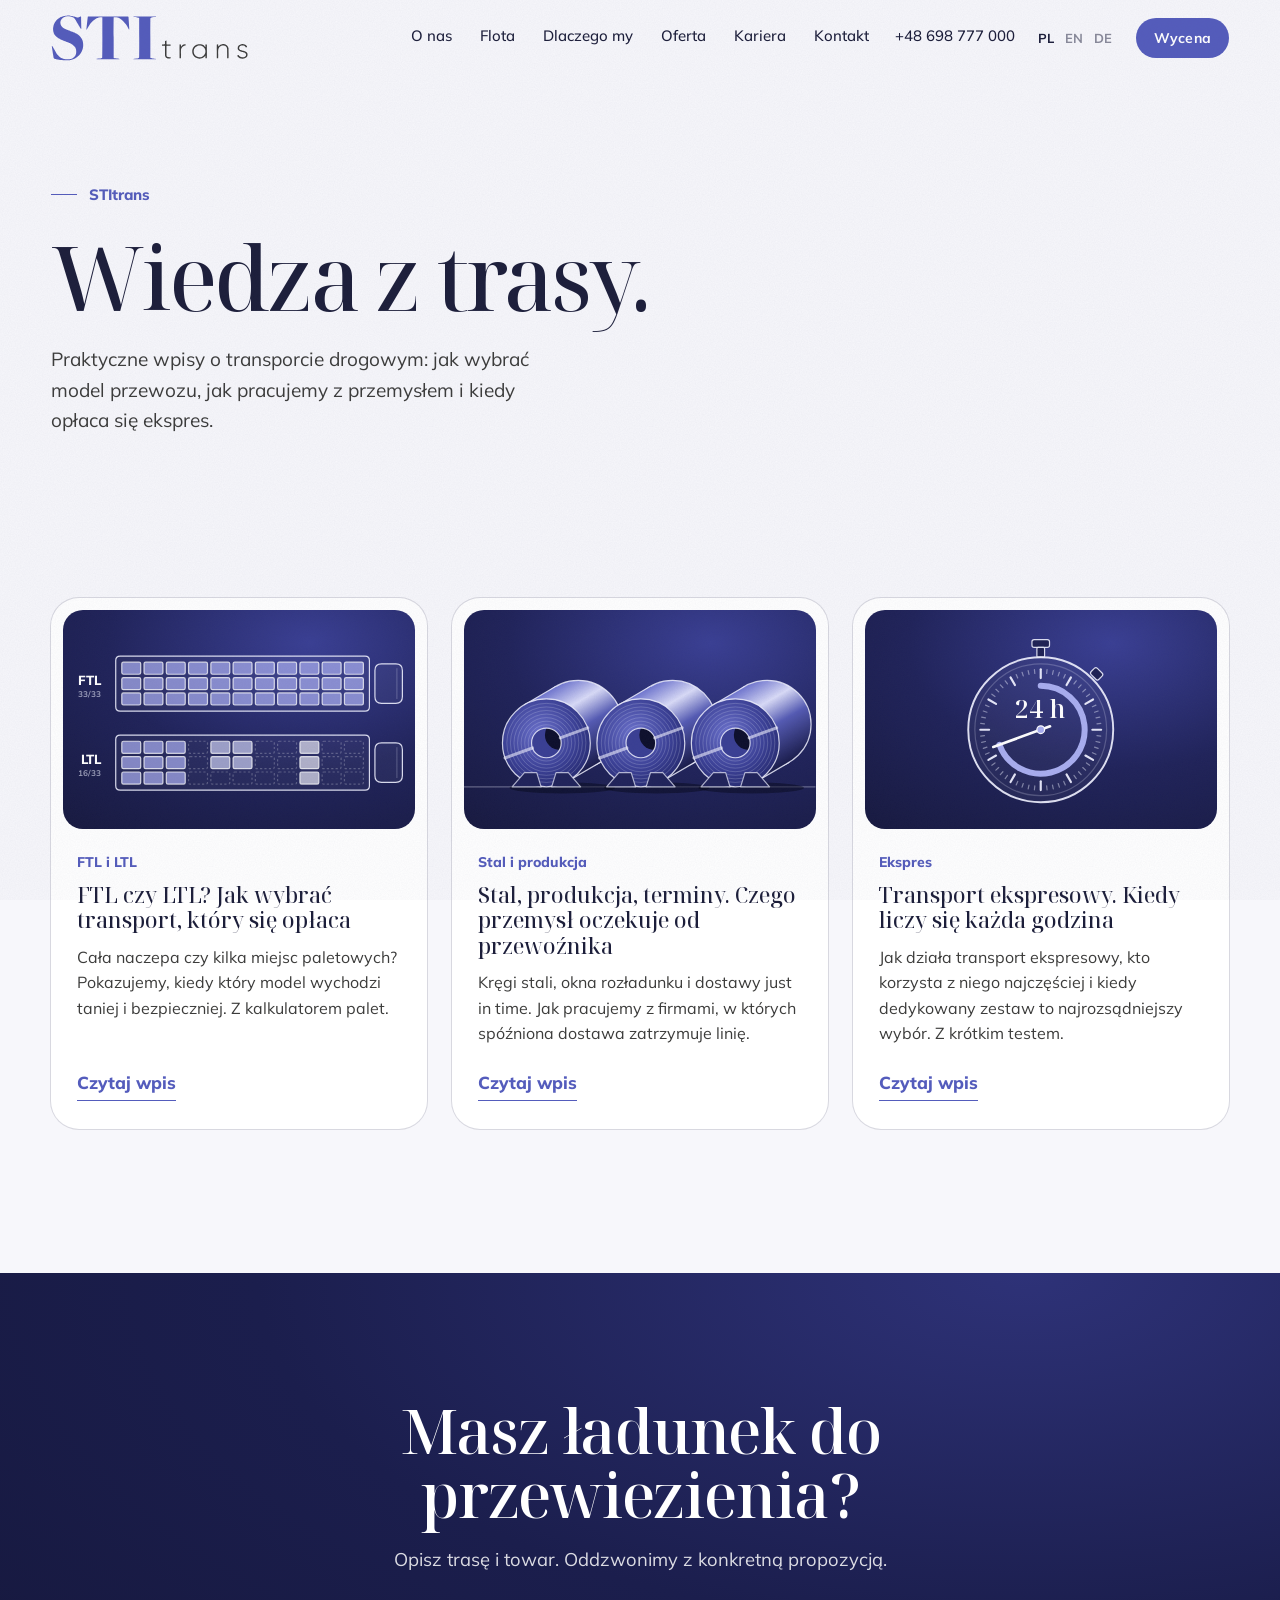
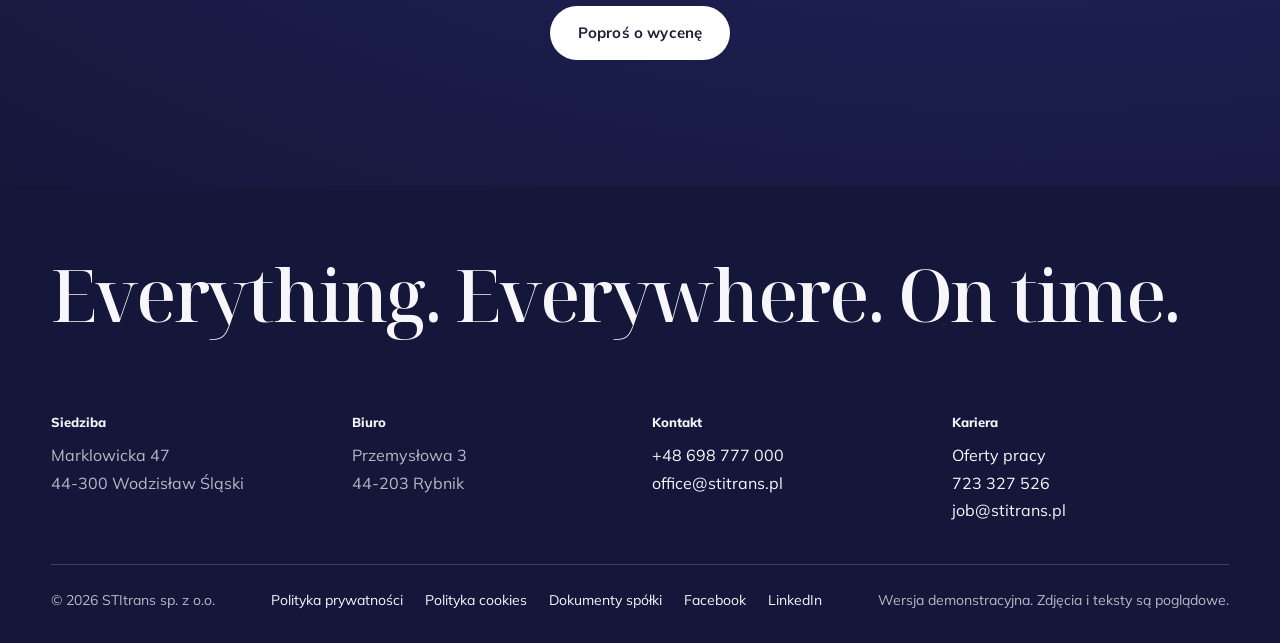
==== blog/index.html @ d90cb927 "e comers and olx" ====
<!doctype html>
<html lang="pl">
<head>
<meta charset="utf-8">
<meta name="viewport" content="width=device-width, initial-scale=1, viewport-fit=cover">
<!-- Demo: nie indeksujemy, żeby nie konkurowało ze stitrans.pl -->
<meta name="robots" content="noindex, nofollow">
<title>Wiedza z trasy | STItrans</title>
<meta name="description" content="Praktyczne wpisy o transporcie drogowym od STItrans: FTL i LTL, transport dla przemysłu, transport ekspresowy.">
<meta name="theme-color" content="#F7F7FB">
<link rel="icon" type="image/png" href="../assets/favicon.png">
<link rel="preconnect" href="https://fonts.googleapis.com">
<link rel="preconnect" href="https://fonts.gstatic.com" crossorigin>
<link rel="stylesheet" href="https://fonts.googleapis.com/css2?family=Noto+Serif+Display:ital,wght@0,400..700;1,400..700&family=Mulish:wght@300..800&display=swap">
<link rel="stylesheet" href="../css/style.css?v=dc896964">
<script src="../js/vendor/lenis.min.js?v=bc6fcb5d" defer></script>
<script src="../js/i18n.js?v=f21c036b" defer></script>
<script src="../js/core.js?v=386d1155" defer></script>
<script src="../js/site.js?v=6b9d4e04" defer></script>
</head>
<body class="page">
<a class="skip" href="#tresc">Przejdź do treści</a>

<header class="site-header" id="header">
  <a class="brand" href="../index.html" aria-label="STItrans, strona główna"><span class="logo"><span class="logo__dark"></span><span class="logo__light"></span></span></a>
  <nav class="nav" aria-label="Główna nawigacja">
    <a class="has-roll" href="../index.html#o-nas"><span class="roll"><span class="roll__in"><span>O nas</span><span aria-hidden="true">O nas</span></span></span></a>
    <a class="has-roll" href="../index.html#flota"><span class="roll"><span class="roll__in"><span>Flota</span><span aria-hidden="true">Flota</span></span></span></a>
    <a class="has-roll" href="../index.html#dlaczego-my"><span class="roll"><span class="roll__in"><span>Dlaczego my</span><span aria-hidden="true">Dlaczego my</span></span></span></a>
    <a class="has-roll" href="../index.html#oferta"><span class="roll"><span class="roll__in"><span>Oferta</span><span aria-hidden="true">Oferta</span></span></span></a>
    <a class="has-roll" href="../index.html#kariera"><span class="roll"><span class="roll__in"><span>Kariera</span><span aria-hidden="true">Kariera</span></span></span></a>
    <a class="has-roll" href="../index.html#kontakt"><span class="roll"><span class="roll__in"><span>Kontakt</span><span aria-hidden="true">Kontakt</span></span></span></a>
  </nav>
  <div class="tools">
    <a class="phone has-roll" href="tel:+48698777000"><span class="roll"><span class="roll__in"><span>+48 698 777 000</span><span aria-hidden="true">+48 698 777 000</span></span></span></a>
    <div class="lang" role="group" aria-label="Wybór języka"><a href="?lang=pl" data-lang="pl" lang="pl" aria-current="true">PL</a><a href="?lang=en" data-lang="en" lang="en">EN</a><a href="?lang=de" data-lang="de" lang="de">DE</a></div>
    <a class="btn btn--small has-roll" href="../index.html#wycena"><span class="roll"><span class="roll__in"><span>Wycena</span><span aria-hidden="true">Wycena</span></span></span></a>
    <button class="menu-btn" id="menuBtn" type="button" aria-expanded="false" aria-controls="menu">Menu</button>
  </div>
</header>

<div class="menu" id="menu" role="dialog" aria-modal="true" aria-label="Menu">
  <div class="menu__top">
    <span class="logo"><span class="logo__dark"></span></span>
    <button class="menu-close" id="menuClose" type="button">Zamknij</button>
  </div>
  <nav class="menu__nav" aria-label="Menu mobilne">
    <a href="../index.html#o-nas">O nas</a>
    <a href="../index.html#flota">Flota</a>
    <a href="../index.html#dlaczego-my">Dlaczego my</a>
    <a href="../index.html#oferta">Oferta</a>
    <a href="../index.html#kariera">Kariera</a>
    <a href="../index.html#kontakt">Kontakt</a>
  </nav>
  <div class="menu__foot">
    <a href="tel:+48698777000">+48 698 777 000</a>
    <a href="mailto:office@stitrans.pl">office@stitrans.pl</a>
    <div class="lang menu__lang" role="group" aria-label="Wybór języka"><a href="?lang=pl" data-lang="pl" lang="pl" aria-current="true">PL</a><a href="?lang=en" data-lang="en" lang="en">EN</a><a href="?lang=de" data-lang="de" lang="de">DE</a></div>
  </div>
  <a class="btn" href="../index.html#wycena">Poproś o wycenę</a>
</div>

<main id="tresc">
<section class="page-hero">
  <a class="crumb" href="../index.html">STItrans</a>
  <h1 class="page-hero__title" data-split>Wiedza z trasy.</h1>
  <p class="section-lead" data-reveal>Praktyczne wpisy o transporcie drogowym: jak wybrać model przewozu, jak pracujemy z przemysłem i kiedy opłaca się ekspres.</p>
</section>
<section class="blog" aria-label="Wpisy">
  <div class="blog__grid">
      <article class="post" data-reveal>
        <a class="post__link" href="ftl-czy-ltl.html">
          <div class="post__cover"><svg class="cover-art" data-cover="plan" viewBox="0 0 640 400" aria-hidden="true"></svg></div>
          <p class="post__tag">FTL i LTL</p>
          <h3 class="post__title">FTL czy LTL? Jak wybrać transport, który się opłaca</h3>
          <p class="post__excerpt">Cała naczepa czy kilka miejsc paletowych? Pokazujemy, kiedy który model wychodzi taniej i bezpieczniej. Z kalkulatorem palet.</p>
          <span class="post__more">Czytaj wpis</span>
        </a>
      </article>
      <article class="post" data-reveal>
        <a class="post__link" href="partner-dla-przemyslu.html">
          <div class="post__cover"><svg class="cover-art" data-cover="coils" viewBox="0 0 640 400" aria-hidden="true"></svg></div>
          <p class="post__tag">Stal i produkcja</p>
          <h3 class="post__title">Stal, produkcja, terminy. Czego przemysł oczekuje od przewoźnika</h3>
          <p class="post__excerpt">Kręgi stali, okna rozładunku i dostawy just in time. Jak pracujemy z firmami, w których spóźniona dostawa zatrzymuje linię.</p>
          <span class="post__more">Czytaj wpis</span>
        </a>
      </article>
      <article class="post" data-reveal>
        <a class="post__link" href="transport-ekspresowy.html">
          <div class="post__cover"><svg class="cover-art" data-cover="watch" viewBox="0 0 640 400" aria-hidden="true"></svg></div>
          <p class="post__tag">Ekspres</p>
          <h3 class="post__title">Transport ekspresowy. Kiedy liczy się każda godzina</h3>
          <p class="post__excerpt">Jak działa transport ekspresowy, kto korzysta z niego najczęściej i kiedy dedykowany zestaw to najrozsądniejszy wybór. Z krótkim testem.</p>
          <span class="post__more">Czytaj wpis</span>
        </a>
      </article>
  </div>
</section>
<section class="cta-band" data-header="dark" aria-labelledby="ctaTitle">
  <h2 class="cta-band__title" id="ctaTitle" data-split>Masz ładunek do przewiezienia?</h2>
  <p data-reveal>Opisz trasę i towar. Oddzwonimy z konkretną propozycją.</p>
  <a class="btn btn--light has-roll" href="../index.html#wycena" data-reveal><span class="roll"><span class="roll__in"><span>Poproś o wycenę</span><span aria-hidden="true">Poproś o wycenę</span></span></span></a>
</section>
</main>

<footer class="footer footer--page" id="kontakt" data-header="dark">
  <p class="footer__claim" lang="en" data-split>Everything. Everywhere. On&nbsp;time.</p>
  <div class="footer__cols">
    <div><h3>Siedziba</h3><p>Marklowicka 47<br>44-300 Wodzisław Śląski</p></div>
    <div><h3>Biuro</h3><p>Przemysłowa 3<br>44-203 Rybnik</p></div>
    <div><h3>Kontakt</h3><p><a href="tel:+48698777000">+48 698 777 000</a><br><a href="mailto:office@stitrans.pl">office@stitrans.pl</a></p></div>
    <div><h3>Kariera</h3><p><a href="../kariera.html">Oferty pracy</a><br><a href="tel:+48723327526">723 327 526</a><br><a href="mailto:job@stitrans.pl">job@stitrans.pl</a></p></div>
  </div>
  <div class="footer__bottom">
    <span>© 2026 STItrans sp. z o.o.</span>
    <nav class="footer__links" aria-label="Dokumenty i media społecznościowe">
      <a href="../polityka-prywatnosci.html">Polityka prywatności</a>
      <a href="../polityka-cookies.html">Polityka cookies</a>
      <a href="../dokumenty.html">Dokumenty spółki</a>
      <a href="https://www.facebook.com/STItrans/">Facebook</a>
      <a href="https://www.linkedin.com/company/stitrans">LinkedIn</a>
    </nav>
    <span>Wersja demonstracyjna. Zdjęcia i teksty są poglądowe.</span>
  </div>
</footer>
</body>
</html>
---- css/style.css ----
/* =========================================================
   STItrans — demo strony głównej
   1. Tokeny  2. Baza  3. Preloader  4. Nagłówek i menu
   5. Hero  6. O nas  7. Flota  8. Oferta  9. Proces
   10. Wycena  11. Stopka  12. Responsywność  13. Ograniczony ruch
   ========================================================= */

/* ---------- 1. Tokeny ---------- */
:root{
  --indigo:#545CBC;            /* kolor z logo (sRGB) */
  --indigo-deep:#3B4196;
  --indigo-soft:#A9AEF0;
  --ink:#1C1E3A;
  --graphite:#3C3C3B;          /* szary z logo */
  --paper:#F7F7FB;
  --mist:#E3E4F2;
  --muted:#6B6D88;
  --night:#15173A;
  --line:rgba(28,30,58,.14);
  --serif:"Noto Serif Display","Didot","Bodoni 72","Times New Roman",serif;
  /* Grubości kroju szeryfowego: na jasnym tle, na ciemnym tle i wideo, w wielkim haśle.
     Do porównania z właścicielką: ?font=playfair, ?font=source, ?font=bodoni (ustawia js/main.js) */
  --serif-w:470;
  --serif-w-dark:540;
  --serif-w-hero:430;
  --serif-vs:normal;
  --sans:"Mulish","Avenir Next","Segoe UI",system-ui,-apple-system,sans-serif;
  --ease-out:cubic-bezier(.16,1,.3,1);
  --ease-io:cubic-bezier(.76,0,.24,1);
  --pad:clamp(20px,4vw,56px);
  --header-h:76px;
  --mark:url("[data-uri]");
}

/* ---------- 2. Baza ---------- */
*,*::before,*::after{box-sizing:border-box}
html{-webkit-text-size-adjust:100%;text-size-adjust:100%;scroll-behavior:smooth}
html,body{overflow-x:clip}
body{
  --fg:var(--ink);--fg-soft:var(--graphite);--fg-line:var(--line);
  margin:0;background:var(--paper);color:var(--graphite);font-family:var(--sans);font-size:clamp(17px,.42vw + 12px,19px);line-height:1.6;
  -webkit-font-smoothing:antialiased;-moz-osx-font-smoothing:grayscale;
  transition:background-color .9s var(--ease-out)}
body.theme-dark{--fg:#F7F7FB;--fg-soft:rgba(247,247,251,.72);--fg-line:rgba(247,247,251,.18);background:var(--night)}
body.is-loading,body.menu-open{overflow:hidden}
img,svg,canvas,video{display:block;max-width:100%}
a{color:inherit;text-decoration:none}
button{font:inherit;color:inherit;background:none;border:0;padding:0;cursor:pointer}
ul,ol,dl,dd{margin:0;padding:0;list-style:none}
h1,h2,h3{font-weight:400}
[hidden]{display:none!important}
.sr-only{position:absolute!important;width:1px;height:1px;padding:0;margin:-1px;overflow:hidden;clip:rect(0 0 0 0);white-space:nowrap;border:0}
:focus-visible{outline:2px solid var(--indigo);outline-offset:4px;border-radius:3px}
.is-dark :focus-visible,.acts :focus-visible,.theme-dark .contact :focus-visible,.theme-dark .footer :focus-visible{outline-color:#fff}
.skip{position:fixed;left:var(--pad);top:10px;z-index:200;padding:10px 14px;border-radius:6px;background:var(--ink);color:#fff;font-size:14px;transform:translateY(-160%);transition:transform .3s}
.skip:focus{transform:none}
/* Lenis (płynne przewijanie) */
html.lenis,html.lenis body{height:auto}
html.lenis{scroll-behavior:auto}
.lenis:not(.lenis-autoToggle).lenis-stopped{overflow:clip}
.lenis [data-lenis-prevent]{overscroll-behavior:contain}
/* Delikatne ziarno papieru na całej stronie */
body::after{content:"";position:fixed;inset:0;z-index:95;pointer-events:none;opacity:.11;background-image:url("data:image/svg+xml,%3Csvg xmlns='http://www.w3.org/2000/svg' width='220' height='220'%3E%3Cfilter id='n'%3E%3CfeTurbulence type='fractalNoise' baseFrequency='.85' numOctaves='2' stitchTiles='stitch'/%3E%3CfeColorMatrix values='0 0 0 0 .11 0 0 0 0 .12 0 0 0 0 .23 0 0 0 .55 0'/%3E%3C/filter%3E%3Crect width='100%25' height='100%25' filter='url(%23n)'/%3E%3C/svg%3E")}

/* Tekst „przewijany” na hoverze */
.roll{display:inline-block;overflow:hidden;height:1.3em;line-height:1.3;vertical-align:top}
.roll__in{display:flex;flex-direction:column;transition:transform .55s var(--ease-out)}
.roll__in>span{display:block;white-space:nowrap}
.has-roll:hover .roll__in,.has-roll:focus-visible .roll__in{transform:translate3d(0,-50%,0)}

.btn{display:inline-flex;align-items:center;justify-content:center;padding:17px 28px;border-radius:999px;background:var(--indigo);color:#fff;font-size:15px;font-weight:700;letter-spacing:.01em;transition:background-color .35s var(--ease-out),color .35s var(--ease-out)}
.btn:hover{background:var(--indigo-deep)}
.btn--small{padding:11px 18px;font-size:14px}
.btn--light{background:#fff;color:var(--ink)}
.btn--light:hover{background:var(--mist)}
.link{display:inline-flex;padding-bottom:4px;border-bottom:1px solid currentColor;color:var(--indigo);font-weight:700}

.section-title{margin:0;font-family:var(--serif);font-weight:400;font-weight:var(--serif-w);font-variation-settings:var(--serif-vs);color:var(--fg);font-size:clamp(2.4rem,4.8vw,5rem);line-height:1.04;letter-spacing:-.022em}
.section-lead{margin:0;max-width:44ch;color:var(--fg-soft);font-size:clamp(18px,.55vw + 12px,21px)}

/* Wejścia: słowa wjeżdżają z dołu, akapity wychodzą z mgły */
.w{display:inline-block;overflow:hidden;vertical-align:top;padding:.12em 0 .14em;margin:-.12em 0 -.14em}
.w__in{display:inline-block;transform:translate3d(0,112%,0);transition:transform 1.1s var(--ease-out);transition-delay:calc(var(--wi,0) * 45ms)}
.is-in .w__in,.is-in.w__in{transform:none}
[data-reveal]{opacity:0;transform:translate3d(0,22px,0);transition:opacity 1s var(--ease-out) .15s,transform 1s var(--ease-out) .15s}
[data-reveal].is-in{opacity:1;transform:none}

/* ---------- 3. Preloader ---------- */
.loader{position:fixed;inset:0;z-index:100;display:grid;place-items:center;background:var(--paper);transition:transform 1s var(--ease-io),visibility 0s linear 1s;animation:loader-failsafe 0s linear 7s forwards}
.loader.is-done{transform:translate3d(0,-100%,0);visibility:hidden}
@keyframes loader-failsafe{to{visibility:hidden;opacity:0}}
.loader__mark{position:relative;width:min(58vw,340px);aspect-ratio:557/243;transition:transform 1s var(--ease-io),opacity .7s var(--ease-out)}
.loader.is-done .loader__mark{transform:translate3d(0,32vh,0);opacity:0}
.loader__ghost,.loader__fill{position:absolute;inset:0;-webkit-mask:var(--mark) center/contain no-repeat;mask:var(--mark) center/contain no-repeat}
.loader__ghost{background:var(--mist)}
.loader__fill{background:var(--indigo);clip-path:inset(calc(100% - var(--p,0) * 100%) 0 0 0)}
.loader__meta{position:absolute;left:var(--pad);right:var(--pad);bottom:calc(var(--pad) + env(safe-area-inset-bottom,0px));display:flex;align-items:center;gap:24px;font-size:13px;font-weight:600;color:var(--ink)}
.loader__claim{white-space:nowrap}
.loader__bar{position:relative;flex:1;height:1px;background:var(--line);overflow:hidden}
.loader__bar::after{content:"";position:absolute;inset:0;background:var(--indigo);transform-origin:left center;transform:scaleX(var(--p,0))}
.loader__count{min-width:4.4ch;text-align:right;font-variant-numeric:tabular-nums}

/* ---------- 4. Nagłówek i menu ---------- */
.site-header{position:fixed;inset:0 0 auto 0;z-index:50;height:calc(var(--header-h) + env(safe-area-inset-top,0px));padding:env(safe-area-inset-top,0px) var(--pad) 0;display:grid;grid-template-columns:1fr auto 1fr;align-items:center;gap:24px;color:var(--ink);transition:color .45s var(--ease-out),background-color .45s var(--ease-out),box-shadow .45s var(--ease-out),transform .6s var(--ease-io)}
.site-header.is-hidden{transform:translate3d(0,-110%,0)}
.site-header.is-hidden:focus-within{transform:none}
.site-header.is-dark{color:#fff}
.site-header.is-solid{background:rgba(247,247,251,.86);-webkit-backdrop-filter:saturate(1.4) blur(14px);backdrop-filter:saturate(1.4) blur(14px);box-shadow:0 1px 0 var(--line)}
.site-header.is-solid.is-dark{background:rgba(21,23,58,.82);box-shadow:0 1px 0 rgba(255,255,255,.1)}
.brand{justify-self:start;display:block}
.logo{position:relative;display:block;height:46px;aspect-ratio:560/131}
.site-header .logo{transform-origin:left center;transition:transform .55s var(--ease-out)}
.site-header.is-scrolled .logo{transform:scale(.74)}
.logo>span{position:absolute;inset:0;background:url("../assets/logo-lockup.svg") left center/contain no-repeat;transition:opacity .45s var(--ease-out)}
.logo>.logo__light{background-image:url("../assets/logo-lockup-white.svg");opacity:0}
.is-dark .logo>.logo__dark{opacity:0}
.is-dark .logo>.logo__light{opacity:1}
.nav{display:flex;gap:clamp(18px,2.2vw,38px);font-size:15px;font-weight:500}
/* bieżąca sekcja: cienka kreska pod pozycją menu */
.nav a{position:relative}
.nav a::after{content:"";position:absolute;left:0;right:0;bottom:-7px;height:2px;border-radius:2px;background:var(--indigo);transform:scaleX(0);transform-origin:left center;transition:transform .45s var(--ease-out)}
.nav a[aria-current="location"]::after{transform:scaleX(1)}
.site-header.is-dark .nav a::after{background:#fff}
.menu__nav a[aria-current="location"]{color:var(--indigo)}
@media (min-width:1081px) and (max-width:1279px){
  .nav{gap:18px;font-size:14px}
  .tools{gap:14px;font-size:14px}
}
.tools{justify-self:end;display:flex;align-items:center;gap:clamp(14px,1.8vw,26px);font-size:15px}
.phone{font-weight:500;font-variant-numeric:tabular-nums}
.lang{display:flex;gap:10px;font-size:13px;font-weight:700;letter-spacing:.04em}
.lang a{opacity:.5;transition:opacity .3s}
.lang a[aria-current="true"],.lang a:hover{opacity:1}
.is-dark .btn--small{background:#fff;color:var(--ink)}
.menu-btn{display:none;font-size:15px;font-weight:700}

.menu{position:fixed;inset:0;z-index:60;display:flex;flex-direction:column;padding:env(safe-area-inset-top,0px) var(--pad) calc(env(safe-area-inset-bottom,0px) + 28px);background:var(--paper);color:var(--ink);transform:translate3d(0,-100%,0);visibility:hidden;transition:transform .75s var(--ease-io),visibility 0s linear .75s}
.menu.is-open{transform:none;visibility:visible;transition:transform .75s var(--ease-io),visibility 0s}
.menu__top{display:flex;justify-content:space-between;align-items:center;height:var(--header-h)}
.menu__nav{margin-top:auto;display:flex;flex-direction:column;gap:2px}
.menu__nav a{font-family:var(--serif);font-weight:var(--serif-w);font-variation-settings:var(--serif-vs);font-size:clamp(2.4rem,11vw,4rem);line-height:1.12;letter-spacing:-.02em}
.menu__foot{margin-top:28px;display:flex;flex-direction:column;gap:4px;font-size:15px}
.menu .btn{margin-top:22px;align-self:flex-start}
.menu__lang{margin-top:16px;font-size:15px;gap:16px}

/* ---------- 5. Hero ---------- */
.hero{position:relative;height:470vh;background:var(--paper)}
.stage{position:sticky;top:0;height:100vh;height:100svh;overflow:hidden;--title-ems:6.05}
.hero__copy{position:absolute;inset:0;z-index:1;display:flex;flex-direction:column;justify-content:flex-end;padding:calc(var(--header-h) + env(safe-area-inset-top,0px) + 2vh) var(--pad) calc(var(--pad) * .8 + env(safe-area-inset-bottom,0px))}
.hero__title{margin:0;font-family:var(--serif);font-weight:var(--serif-w-hero);font-variation-settings:var(--serif-vs);color:var(--ink);line-height:.94;letter-spacing:-.03em;
  font-size:min(calc((100vw - 2 * var(--pad)) / var(--title-ems) * .87), calc((100vh - 250px) / 3.2), 13.2rem);
  font-size:min(calc((100vw - 2 * var(--pad)) / var(--title-ems) * .87), calc((100svh - 250px) / 3.2), 13.2rem)}
.line{display:block;overflow:hidden;padding:.12em 0 .16em;margin:-.12em 0 -.16em}
.line__in{display:inline-block;transform:translate3d(0,135%,0);transition:transform 1.25s var(--ease-out)}
.l2{padding-left:.6em}
.l2 .line__in{transition-delay:.09s}
.l3 .line__in{transition-delay:.18s}
.is-ready .line__in{transform:none}
.slot{display:inline-block;width:1.9em;height:.7em;border-radius:999px;vertical-align:baseline}
.slot--block{display:none}
.hero__foot{display:grid;grid-template-columns:1fr minmax(0,42ch) auto;align-items:end;gap:clamp(20px,3vw,48px);margin-top:clamp(18px,3.2vh,40px)}
.hero__hint{display:flex;align-items:center;gap:14px;font-size:15px;font-weight:700;color:var(--ink)}
.hint__mouse{position:relative;flex:none;width:26px;height:40px;border:1.5px solid currentColor;border-radius:14px}
.hint__mouse i{position:absolute;left:50%;top:8px;width:3px;height:8px;margin-left:-1.5px;border-radius:2px;background:var(--indigo);animation:wheel 1.9s var(--ease-io) infinite}
.hint__chev{display:none;position:relative;flex:none;width:38px;height:38px;border-radius:50%;box-shadow:inset 0 0 0 1.5px currentColor}
.hint__chev i,.cue__icon i{position:absolute;left:50%;top:50%;width:9px;height:9px;margin:-7px 0 0 -4.5px;border-right:2px solid var(--indigo);border-bottom:2px solid var(--indigo);transform:rotate(45deg);animation:chev 1.9s var(--ease-io) infinite}
@media (hover:none){.hint__mouse{display:none}.hint__chev{display:block}}
@keyframes wheel{0%{transform:translateY(0);opacity:0}20%{opacity:1}75%{transform:translateY(12px);opacity:0}100%{opacity:0}}
@keyframes chev{0%,100%{transform:translateY(-3px) rotate(45deg);opacity:.35}50%{transform:translateY(4px) rotate(45deg);opacity:1}}
@keyframes hint{from{transform:translateY(-100%)}to{transform:translateY(230%)}}
.hero__lead{margin:0;font-size:clamp(17px,.55vw + 12px,22px);line-height:1.55;color:var(--graphite)}
.fade-up{opacity:0;transform:translate3d(0,16px,0);transition:opacity 1s var(--ease-out),transform 1s var(--ease-out)}
.is-ready .fade-up{opacity:1;transform:none}
.hero__lead.fade-up{transition-delay:.5s}
.hero__cta.fade-up{transition-delay:.6s}
.hero__hint.fade-up{transition-delay:.7s}

.media{position:absolute;inset:0;z-index:2;pointer-events:none;-webkit-clip-path:inset(50% 50% 50% 50%);clip-path:inset(50% 50% 50% 50%);will-change:clip-path}
.media__inner{position:absolute;inset:0;transform-origin:50% 50%;will-change:transform;background:#17193F}
.media canvas,.media video{position:absolute;inset:0;width:100%;height:100%;object-fit:cover}
.media video{opacity:0;transition:opacity .9s var(--ease-out)}
.media.has-video video{opacity:1}
.media__shade{position:absolute;inset:0;opacity:var(--shade,0);background:
  linear-gradient(to top,rgba(10,11,32,.88) 0%,rgba(10,11,32,.42) 40%,rgba(10,11,32,.08) 72%),
  linear-gradient(to left,rgba(10,11,32,.55),rgba(10,11,32,0) 58%)}

.acts{position:absolute;inset:0;z-index:3;color:#fff;pointer-events:none;opacity:calc(1 - var(--leave,0))}
.act{position:absolute;inset:0;opacity:0;visibility:hidden}
.act__caption{position:absolute;left:var(--pad);bottom:calc(var(--pad) + 52px + env(safe-area-inset-bottom,0px));max-width:min(620px,48vw);transform:translate3d(0,calc((1 - var(--in,0)) * 32px),0)}
.act__title{margin:0 0 .2em;font-family:var(--serif);font-weight:var(--serif-w-dark);font-variation-settings:var(--serif-vs);font-size:clamp(3.2rem,6.8vw,7.6rem);line-height:.95;letter-spacing:-.03em;text-shadow:0 2px 40px rgba(10,11,32,.35)}
.act__text{margin:0;max-width:36ch;font-size:clamp(19px,.95vw + 8.5px,27px);font-weight:500;line-height:1.48;color:#fff;text-shadow:0 1px 22px rgba(8,10,36,.6)}
.act__aside{position:absolute;right:var(--pad);top:50%;transform:translate3d(0,calc(-50% + (1 - var(--in,0)) * 32px),0)}
.act__aside--spec{width:min(44vw,640px)}
.act__aside--map{top:49%;width:min(64vw,1020px,calc((100vh - 110px) * 1.3));width:min(64vw,1020px,calc((100svh - 110px) * 1.3))}
.act__aside--track{width:min(44vw,640px)}
.acts__bars{position:absolute;left:var(--pad);bottom:calc(var(--pad) + env(safe-area-inset-bottom,0px));z-index:3;display:flex;gap:8px;opacity:calc(var(--bars,0) - var(--leave,0))}
.acts__bars i{position:relative;display:block;width:clamp(28px,3.4vw,48px);height:2px;background:rgba(255,255,255,.3);overflow:hidden}
.acts__bars i::after{content:"";position:absolute;inset:0;background:#fff;transform-origin:left center;transform:scaleX(var(--f,0))}
.motion-toggle{position:absolute;right:var(--pad);bottom:calc(var(--pad) - 10px + env(safe-area-inset-bottom,0px));z-index:4;padding:10px 0;color:#fff;font-size:13px;font-weight:700;opacity:calc(var(--bars,0) - var(--leave,0));visibility:hidden;pointer-events:auto}

/* Panel „szkło” pod tekstem na wideo */
.glass{background:rgba(14,15,42,.5);-webkit-backdrop-filter:blur(18px) saturate(1.2);backdrop-filter:blur(18px) saturate(1.2);border:1px solid rgba(255,255,255,.14);border-radius:24px;box-shadow:0 40px 80px -40px rgba(4,5,20,.7)}


/* Akt 1: trzy rodzaje transportu */
.act__aside--modes{top:45%;width:min(44vw,660px)}
.modes{padding:clamp(20px,2.2vw,32px)}
.modes__tabs{display:flex;gap:8px;margin-bottom:clamp(10px,1.6vh,18px)}
.modes__tabs span{position:relative;overflow:hidden;padding:9px 18px;border:1px solid rgba(255,255,255,.24);border-radius:999px;font-size:15px;font-weight:800;color:rgba(255,255,255,.72);transition:color .4s,border-color .4s,background-color .4s}
.modes__tabs span.is-on{color:var(--ink);background:#fff;border-color:#fff}
.modes__tabs span::after{content:"";position:absolute;left:0;bottom:0;height:3px;width:calc(var(--mp,0) * 100%);background:var(--indigo)}
.modes__art{position:relative;aspect-ratio:1740/470}
.modes__art svg{position:absolute;inset:0;width:100%;height:100%;opacity:0;transition:opacity .6s var(--ease-out)}
.modes__art svg.is-on{opacity:1}
.modes__art .truck{overflow:hidden}
.modes .tk-ground{stroke-dashoffset:0}
.modes__copy{display:grid;margin-top:clamp(10px,1.6vh,18px);padding-top:clamp(14px,2vh,20px);border-top:1px solid rgba(255,255,255,.16)}
.mode{grid-area:1 / 1;min-width:0;opacity:0;transform:translate3d(0,14px,0);transition:opacity .5s var(--ease-out),transform .6s var(--ease-out)}
.mode.is-on{opacity:1;transform:none}
.mode__title{margin:0 0 .25em;font-family:var(--serif);font-weight:var(--serif-w-dark);font-variation-settings:var(--serif-vs);font-size:clamp(1.8rem,2.5vw,2.6rem);line-height:1.05;letter-spacing:-.015em;color:#fff}
.mode__text{margin:0 0 14px;font-size:clamp(18px,.6vw + 11px,22px);line-height:1.45;color:rgba(255,255,255,.9)}
.mode__facts{display:flex;flex-wrap:wrap;gap:8px}
.mode__facts li{padding:6px 14px;border-radius:999px;background:rgba(255,255,255,.12);font-size:15px;font-weight:700;color:#fff}

/* Mapa tras (akt 2 i karta spedycji) */
.map{position:relative;aspect-ratio:520/400}
.map svg{position:absolute;inset:0;width:100%;height:100%;overflow:visible}
.map__base{-webkit-mask-image:radial-gradient(closest-side,#000 60%,transparent 100%);mask-image:radial-gradient(closest-side,#000 60%,transparent 100%)}
.map__land{fill:rgba(255,255,255,.05);stroke:rgba(255,255,255,.17);stroke-width:.6;stroke-linejoin:round}
.map__land.is-served{fill:rgba(169,174,240,.14)}
.map__land.is-home{fill:rgba(169,174,240,.34);stroke:rgba(255,255,255,.45)}
.map__grid{fill:none;stroke:rgba(255,255,255,.09);stroke-width:.5;stroke-dasharray:2 5}
.map__truck{fill:#fff}
.map__halo{fill:rgba(255,255,255,.22)}
.map .route{fill:none;stroke:#fff;stroke-width:var(--sw,2);stroke-linecap:round;stroke-dasharray:1;stroke-dashoffset:1}
.map .dest{fill:#fff;opacity:0}
.map .origin{fill:var(--indigo);stroke:#fff;stroke-width:2.4}
.map .origin-ring{fill:none;stroke:#fff;stroke-width:1.4;transform-box:fill-box;transform-origin:center;animation:pulse 2.4s var(--ease-out) infinite}
@keyframes pulse{from{transform:scale(1);opacity:.9}to{transform:scale(3.4);opacity:0}}
.map__label{position:absolute;padding:3px 0;font-size:clamp(14px,.5vw + 8px,17px);font-weight:700;line-height:1;white-space:nowrap;color:#fff;transform:translate(12px,-50%);opacity:0;text-shadow:0 1px 12px rgba(10,11,32,.8)}
.map__label--left{transform:translate(calc(-100% - 12px),-50%)}
.map__label--origin{opacity:1;font-weight:800;transform:translate(14px,-50%)}
/* wariant jasny na kartach */
.map--light .map__land{fill:#E7E8F5;stroke:#fff;stroke-width:.9}
.map--light .map__land.is-served{fill:#DCDEF2}
.map--light .map__land.is-home{fill:#C2C6EE;stroke:#fff}
.map--light .map__grid{stroke:rgba(28,30,58,.1)}
.map--light .map__truck{fill:var(--indigo)}
.map--light .map__halo{fill:rgba(84,92,188,.18)}
.map--light .route{stroke:var(--ink);stroke-width:var(--sw,1.6)}
.map--light .dest{fill:var(--ink)}
.map--light .origin{stroke:#fff}
.map--light .origin-ring{stroke:var(--indigo)}
.map--light .map__label{color:var(--ink);text-shadow:none;font-size:13px}

/* Akt 3 */
.track{padding:clamp(24px,2.6vw,38px);border-radius:28px;background:var(--paper);color:var(--ink);box-shadow:0 40px 80px -36px rgba(4,5,20,.75)}
.track__head{display:flex;justify-content:space-between;align-items:center;gap:16px;margin-bottom:22px}
.track__live{display:inline-flex;align-items:center;gap:8px;padding:7px 13px;border-radius:999px;background:rgba(84,92,188,.1);color:var(--indigo);font-size:14px;font-weight:800}
.track__live i{width:8px;height:8px;border-radius:50%;background:var(--indigo);animation:live 1.6s ease-in-out infinite}
@keyframes live{50%{opacity:.25}}
.track__label{margin:0;font-size:16px;font-weight:700;color:var(--muted)}
.track__route{display:grid;grid-template-columns:auto 1fr auto;align-items:center;gap:18px;font-size:clamp(18px,.5vw + 12px,21px);font-weight:800}
.track__line{position:relative;height:2px;background:var(--line);border-radius:2px}
.track__line::before{content:"";position:absolute;left:0;top:0;height:2px;width:calc(var(--k,0) * 100%);background:var(--indigo);border-radius:2px}
.track__truck{position:absolute;bottom:3px;left:calc(23px + var(--k,0) * (100% - 46px));width:46px;transform:translateX(-50%)}
.track__truck svg{width:100%;height:auto;fill:var(--indigo)}
.track__time{display:flex;align-items:baseline;margin:22px 0 8px;font-family:var(--serif);font-weight:var(--serif-w-dark);font-variation-settings:var(--serif-vs);font-size:clamp(5rem,7.4vw,7.6rem);line-height:.95;letter-spacing:-.02em}
.track__time .d{display:inline-block;width:.62em;text-align:center}
.track__time .c{display:inline-block;width:.3em;text-align:center}
.track__status{position:relative;display:grid;margin:0;min-height:1.6em;font-size:clamp(17px,.4vw + 12px,19px);color:var(--graphite)}
.track__status span{grid-area:1 / 1;transition:opacity .22s var(--ease-out) .22s}
.track__status .done{opacity:0;color:var(--indigo);font-weight:800;transition-delay:0s}
.track.is-done .track__status .run{opacity:0;transition-delay:0s}
.track.is-done .track__status .done{opacity:1;transition-delay:.22s}
.track__stops{margin:22px 0 0;border-top:1px solid var(--line)}
.track__stops li{display:grid;grid-template-columns:20px minmax(0,1fr) auto auto;align-items:center;gap:14px;padding:11px 0;border-bottom:1px solid var(--line);font-size:16px;color:var(--muted);transition:color .4s var(--ease-out)}
.track__stops li::before{content:"";justify-self:center;width:11px;height:11px;border-radius:50%;border:2px solid currentColor;transition:background-color .4s,border-color .4s}
.track__stops li.is-done{color:var(--ink)}
.track__stops li.is-done::before{background:var(--indigo);border-color:var(--indigo)}
.track__stop{font-weight:800}
.track__note{font-size:14px;color:var(--muted)}
.track__stops time{font-weight:800;font-variant-numeric:tabular-nums}

/* ---------- 6. O nas ---------- */
.statement{position:relative;height:240vh;background:var(--paper)}
.statement__stage{position:sticky;top:0;isolation:isolate;overflow:hidden;height:100vh;height:100svh;display:flex;flex-direction:column;justify-content:center;align-items:center;padding:var(--header-h) var(--pad) 40px;text-align:center}
.statement__stage::before{content:"";position:absolute;left:50%;top:50%;z-index:-1;width:min(88vw,1240px);aspect-ratio:557/243;background:var(--mist);opacity:.5;-webkit-mask:var(--mark) center/contain no-repeat;mask:var(--mark) center/contain no-repeat;transform:translate3d(-50%,calc(-50% + var(--wm,0px)),0)}
.statement__text{margin:0;max-width:19ch;font-family:var(--serif);font-weight:400;font-weight:var(--serif-w);font-variation-settings:var(--serif-vs);font-size:clamp(2.3rem,5.4vw,5.9rem);line-height:1.06;letter-spacing:-.024em;color:var(--ink)}
.statement__text .sw{color:rgba(28,30,58,.13);transition:color .45s var(--ease-out)}
.statement__text .sw.on{color:var(--ink)}
.statement__foot{width:min(100%,1100px);margin-top:clamp(32px,6vh,64px);opacity:var(--foot,0);transform:translate3d(0,calc((1 - var(--foot,0)) * 18px),0)}
.stats{display:grid;grid-template-columns:repeat(4,minmax(0,1fr));gap:clamp(16px,3vw,48px)}
.stats div{display:flex;flex-direction:column-reverse;align-items:center;gap:10px;padding-top:20px;border-top:1px solid var(--line)}
.stats dd{font-family:var(--serif);font-weight:var(--serif-w);font-variation-settings:var(--serif-vs);font-size:clamp(2.6rem,4.4vw,4.8rem);line-height:1;color:var(--indigo);white-space:nowrap;font-variant-numeric:lining-nums tabular-nums}
.stats dt{font-size:clamp(14px,.3vw + 11px,16px);font-weight:600;color:var(--muted)}

/* ---------- 7. Flota ---------- */
.fleet{position:relative;height:330vh;background:var(--paper)}
.fleet__stage{position:sticky;top:0;height:100vh;height:100svh;overflow:hidden;display:grid;grid-template-columns:repeat(12,minmax(0,1fr));grid-template-rows:auto 1fr;column-gap:24px;padding:calc(var(--header-h) + 3vh) var(--pad) 3vh}
.fleet__head{grid-column:1 / span 6;grid-row:1;display:flex;flex-direction:column;gap:20px}
.fleet__head .section-title{max-width:17ch}
.fleet__stats{grid-column:7 / -1;grid-row:1;align-self:start;justify-self:start;margin-top:clamp(6px,1.4vh,18px);display:grid;grid-template-columns:repeat(3,auto);gap:clamp(26px,3vw,54px)}
.fleet__stats div{display:flex;flex-direction:column-reverse;justify-content:flex-end;gap:8px;padding-top:14px;border-top:1px solid var(--line)}
.fleet__stats dd{font-family:var(--serif);font-weight:var(--serif-w);font-variation-settings:var(--serif-vs);font-size:clamp(2.7rem,4.3vw,4.8rem);line-height:1;color:var(--ink);white-space:nowrap}
.fleet__stats dd small{font-family:var(--sans);font-size:.34em;font-weight:700;color:var(--muted);letter-spacing:0}
.fleet__stats dt{max-width:14ch;font-size:15px;line-height:1.35;color:var(--muted)}
.tk-ghost{opacity:.16}
.tk-ghost path{fill:none!important;stroke:var(--ink)!important;stroke-dasharray:5 7}
.tk-ghost image{display:none}
.fleet__drawing{grid-column:1 / -1;align-self:center;justify-self:center;position:relative;width:min(100%, calc((100svh - 330px) * 3.05));aspect-ratio:1860/610}
.fleet__drawing .truck{position:absolute;inset:0;width:100%;height:100%}
.tk-label{position:absolute;padding:3px 10px;border-radius:999px;background:var(--paper);color:var(--indigo);font-size:13px;font-weight:800;line-height:1.2;white-space:nowrap;transform:translate(-50%,-50%);opacity:0;pointer-events:none}
.tk-label--side{transform:translate(8px,-50%)}
.tk-label--gps{background:var(--indigo);color:#fff;transform:translate(14px,-50%)}

/* Rysunek ciężarówki (wspólny dla floty, kart i procesu) */
.truck{overflow:visible;--tk:var(--ink)}
.tk-fill{fill:#fff;stroke:var(--tk);stroke-width:var(--sw,2);stroke-linejoin:round}
.tk-line{fill:none;stroke:var(--tk);stroke-width:var(--sw,2);stroke-linecap:round;stroke-linejoin:round}
.tk-soft{stroke-opacity:.3}
.tk-tyre{fill:var(--tk)}
.tk-rim{fill:#fff;stroke:var(--tk);stroke-width:var(--sw,2)}
.tk-bolt,.tk-hub{fill:var(--tk)}
.tk-accent{fill:var(--indigo)}
.tk-glass{stroke:var(--tk);stroke-width:var(--sw,2)}
.tk-pbase{fill:#fff;stroke:var(--indigo);stroke-width:var(--sw,2)}
.tk-pfoot{fill:var(--indigo);opacity:.35}
.tk-pbox{fill:var(--pfill,#E3E4F2);stroke:var(--indigo);stroke-width:var(--sw,2)}
.tk-pwrap{fill:none;stroke:var(--indigo);stroke-width:var(--sw,2);stroke-opacity:.4}
.tk-dim{fill:none;stroke:var(--indigo);stroke-width:var(--sw,2);stroke-dasharray:1;stroke-dashoffset:1}
.tk-ground{fill:none;stroke:var(--tk);stroke-width:var(--sw,2);stroke-dasharray:1;stroke-dashoffset:1}
.tk-speed{fill:none;stroke:var(--indigo);stroke-width:var(--sw,2);stroke-linecap:round;stroke-dasharray:1;stroke-dashoffset:1}

.truck--glass,.truck--night{--tk:rgba(240,241,255,.92)}
.truck--glass .tk-fill{fill:rgba(18,20,56,.55)}
.truck--night .tk-fill{fill:#1E2154}
.truck--glass .tk-rim,.truck--night .tk-rim{fill:#171A47}
.truck--glass .tk-tyre,.truck--night .tk-tyre{fill:#0E1030;stroke:var(--tk);stroke-width:var(--sw,2)}
.truck--glass .tk-bolt,.truck--glass .tk-hub,.truck--night .tk-bolt,.truck--night .tk-hub{fill:var(--tk)}
.truck--glass .tk-accent,.truck--night .tk-accent{fill:var(--indigo-soft)}
.truck--glass .tk-pbase,.truck--night .tk-pbase{fill:transparent;stroke:var(--tk)}
.truck--glass .tk-pfoot,.truck--night .tk-pfoot{fill:#fff;opacity:.4}
.truck--glass .tk-pbox,.truck--night .tk-pbox{fill:var(--pfill,#A9AEF0);fill-opacity:.42;stroke:var(--tk)}
.truck--glass .tk-pwrap,.truck--night .tk-pwrap{stroke:#fff;stroke-opacity:.32}
.truck--glass .tk-soft,.truck--night .tk-soft{stroke-opacity:.35}
.truck--glass .tk-speed,.truck--night .tk-speed{stroke:var(--indigo-soft)}
.truck--night .tk-ground,.truck--night .tk-speed{stroke-dashoffset:0}

/* ---------- Dlaczego STItrans ---------- */
.why{position:relative;display:grid;grid-template-columns:repeat(12,minmax(0,1fr));gap:24px;padding:clamp(110px,16vh,190px) var(--pad) clamp(80px,12vh,140px);background:var(--paper)}
.why__head{grid-column:1 / span 5;position:sticky;top:calc(var(--header-h) + 8vh);align-self:start;display:flex;flex-direction:column;align-items:flex-start;gap:26px}
.why__head .section-title{max-width:12ch}
.why__list{grid-column:7 / span 6;border-top:1px solid var(--line)}
.why__list li{display:grid;grid-template-columns:clamp(64px,6vw,100px) minmax(0,1fr);gap:clamp(16px,2vw,32px);padding:clamp(30px,5.5vh,52px) 0;border-bottom:1px solid var(--line);opacity:.3;transition:opacity .7s var(--ease-out)}
.why__list li.is-active{opacity:1}
.why__num{font-family:var(--serif);font-weight:var(--serif-w);font-variation-settings:var(--serif-vs);font-size:clamp(2.2rem,3.4vw,3.4rem);line-height:1;color:var(--indigo)}
.why__title{margin:0 0 .35em;font-family:var(--serif);font-weight:var(--serif-w);font-variation-settings:var(--serif-vs);font-size:clamp(1.7rem,2.4vw,2.5rem);line-height:1.08;color:var(--ink)}
.why__list p{margin:0;max-width:44ch;font-size:clamp(16px,.4vw + 11px,19px)}

/* ---------- 8. Oferta ---------- */
.services{position:relative;padding:clamp(110px,16vh,190px) var(--pad) 0;background:var(--paper)}
.services__head{display:grid;grid-template-columns:repeat(12,minmax(0,1fr));gap:24px;align-items:end;margin-bottom:clamp(48px,9vh,96px)}
.services__head .section-title{grid-column:1 / span 7;max-width:14ch}
.services__head .section-lead{grid-column:9 / span 4}
.stack{position:relative;padding-bottom:14vh}
.card{position:sticky;top:calc(var(--header-h) + 16px + var(--i) * 18px);display:grid;grid-template-columns:minmax(0,5fr) minmax(0,7fr);gap:clamp(24px,3vw,56px);height:clamp(500px,74svh,660px);padding:clamp(26px,3vw,48px);border-radius:32px;background:#fff;box-shadow:0 0 0 1px var(--line),0 40px 90px -50px rgba(28,30,58,.35);transform-origin:50% 0;transform:scale(calc(1 - var(--k,0) * .05));will-change:transform}
.card+.card{margin-top:12vh}
.card::after{content:"";position:absolute;inset:0;border-radius:inherit;background:var(--ink);opacity:calc(var(--k,0) * .16);pointer-events:none}
.card__text{display:flex;flex-direction:column;min-height:0}
.card__num{display:flex;align-items:center;gap:14px;margin:0;font-size:14px;font-weight:800;color:var(--indigo)}
.card__num span{display:inline-grid;place-items:center;width:38px;height:38px;border-radius:50%;border:1px solid currentColor;font-size:13px}
.card__title{margin:auto 0 .22em;font-family:var(--serif);font-weight:400;font-weight:var(--serif-w);font-variation-settings:var(--serif-vs);font-size:clamp(2.2rem,3.6vw,3.8rem);line-height:1.02;letter-spacing:-.022em;color:var(--ink)}
.card__tag{margin:0 0 14px;font-family:var(--serif);font-style:italic;font-weight:var(--serif-w);font-variation-settings:var(--serif-vs);font-size:clamp(1.1rem,1.4vw,1.45rem);line-height:1.25;color:var(--indigo)}
.card__desc{margin:0 0 clamp(18px,3vh,30px);max-width:40ch;font-size:clamp(16px,.4vw + 11px,19px)}
.card__facts{margin-bottom:clamp(18px,3vh,32px);border-top:1px solid var(--line)}
.card__facts li{display:flex;align-items:baseline;gap:14px;padding:12px 0;border-bottom:1px solid var(--line);font-size:16px;font-weight:600;color:var(--ink)}
.card__facts li::before{content:"";flex:none;width:7px;height:7px;background:var(--indigo);transform:translateY(-2px) rotate(45deg)}
.card .link{align-self:flex-start}
.card__art{position:relative;display:grid;place-items:center;overflow:hidden;border-radius:24px;background:radial-gradient(120% 90% at 30% 20%,#FBFBFE 0%,#EDEEF8 55%,#E3E4F2 100%)}
.card__art .truck{width:88%;height:auto}
.card__art .map{width:86%}
.legend{position:absolute;left:24px;bottom:22px;display:flex;flex-wrap:wrap;gap:8px 18px;font-size:13px;font-weight:700;color:var(--ink)}
.legend li{display:flex;align-items:center;gap:8px}
.legend li::before{content:"";width:14px;height:14px;border-radius:4px;background:var(--c);box-shadow:inset 0 0 0 1px var(--indigo)}
/* animacje ilustracji po wejściu karty */
.card .tk-pallet{opacity:0;transform:translate3d(0,-70px,0);transition:opacity .5s var(--ease-out),transform .9s var(--ease-out);transition-delay:calc(var(--pi,0) * 70ms + .2s)}
.card.is-in .tk-pallet{opacity:1;transform:none}
.card .tk-ground{stroke-dashoffset:0}
.card .tk-move{transform:translate3d(-60px,0,0);opacity:0;transition:transform 1.2s var(--ease-out),opacity .8s var(--ease-out)}
.card.is-in .tk-move{transform:none;opacity:1}
.card .tk-speed{transition:stroke-dashoffset 1.2s var(--ease-out) .5s}
.card.is-in .tk-speed{stroke-dashoffset:0}
.card .map .route{transition:stroke-dashoffset 1.4s var(--ease-io);transition-delay:calc(var(--ri,0) * 90ms + .2s)}
.card.is-in .map .route{stroke-dashoffset:0}
.card .map .dest,.card .map .map__label{transition:opacity .6s var(--ease-out);transition-delay:calc(var(--ri,0) * 90ms + 1s)}
.card.is-in .map .dest,.card.is-in .map .map__label{opacity:1}
.card .map__mover{opacity:0;transition:opacity .8s var(--ease-out) 2.4s}
.card.is-in .map__mover{opacity:1}
.card__art>.truck,.card__art>.map{transition:transform 1.4s var(--ease-out)}
.card:hover .card__art>.truck,.card:hover .card__art>.map{transform:scale(1.035)}

/* ---------- 9. Proces ---------- */
.process{position:relative;height:360vh;background:var(--paper)}
.process__stage{position:sticky;top:0;height:100vh;height:100svh;overflow:hidden;--track-h:64%}
.process__head{position:relative;z-index:2;display:grid;grid-template-columns:repeat(12,minmax(0,1fr));gap:24px;align-items:end;padding:calc(var(--header-h) + 4vh) var(--pad) 0}
.process__head .section-title{grid-column:1 / span 7;max-width:20ch}
.process__head .section-lead{grid-column:9 / span 4}
.process__track{position:absolute;left:0;bottom:0;height:var(--track-h);display:flex;align-items:flex-start;gap:clamp(40px,6vw,110px);padding:0 100vw 0 40vw;will-change:transform}
.process__road{position:absolute;left:0;right:0;bottom:14%;height:34px;border-top:1px solid var(--ink);border-bottom:1px solid var(--ink);background:repeating-linear-gradient(90deg,var(--ink) 0 30px,transparent 30px 64px) 0 50%/100% 1px no-repeat}
.process__steps{display:flex;gap:clamp(40px,6vw,110px)}
.step{position:relative;flex:none;width:clamp(260px,26vw,400px);padding-bottom:28px;opacity:.32;transition:opacity .6s var(--ease-out)}
.step.is-active{opacity:1}
.step::after{content:"";position:absolute;left:0;top:100%;width:1px;height:calc(var(--drop,120px));background:var(--ink);opacity:.5;transition:opacity .6s,background-color .6s}
.step::before{content:"";position:absolute;left:-6px;top:calc(100% + var(--drop,120px) + 11px);width:12px;height:12px;background:var(--paper);border:2px solid var(--ink);transform:rotate(45deg);transition:background-color .4s,border-color .4s}
.step.is-active::after{opacity:1;background:var(--indigo)}
.step.is-active::before{background:var(--indigo);border-color:var(--indigo)}
.step__badge{display:inline-block;margin-left:12px;padding:5px 12px;border-radius:999px;background:var(--indigo);color:#fff;font-family:var(--sans);font-size:14px;font-weight:800;letter-spacing:0;vertical-align:middle;opacity:0;transform:translate3d(0,8px,0);transition:opacity .5s var(--ease-out),transform .6s var(--ease-out)}
.step.is-active .step__badge{opacity:1;transform:none}
.step__num{display:block;font-family:var(--serif);font-weight:var(--serif-w);font-variation-settings:var(--serif-vs);font-size:clamp(3rem,5vw,5rem);line-height:1;color:var(--indigo)}
.step__title{margin:.3em 0 .35em;font-family:var(--serif);font-weight:var(--serif-w);font-variation-settings:var(--serif-vs);font-size:clamp(1.8rem,2.4vw,2.6rem);line-height:1.05;color:var(--ink)}
.step p{margin:0;max-width:30ch;font-size:clamp(16px,.4vw + 11px,19px)}
.process__lane{position:absolute;left:0;right:0;bottom:0;z-index:3;height:var(--track-h);pointer-events:none}
.process__truck{position:absolute;left:8vw;bottom:calc(14% + 7px);width:clamp(220px,24vw,360px)}
.process__truck .truck{width:100%;height:auto}

/* ---------- Kariera ---------- */
.career{display:grid;grid-template-columns:repeat(12,minmax(0,1fr));gap:24px;align-items:center;padding:clamp(110px,16vh,190px) var(--pad) clamp(60px,9vh,110px);background:var(--paper)}
.career__intro{grid-column:1 / span 5;display:flex;flex-direction:column;align-items:flex-start;gap:26px}
.career__intro .section-title{max-width:12ch}
.career__pay{display:flex;flex-direction:column;gap:6px;margin:6px 0 0}
.career__pay small{font-size:14px;font-weight:800;color:var(--muted)}
.career__pay strong{font-family:var(--serif);font-weight:var(--serif-w);font-variation-settings:var(--serif-vs);font-size:clamp(2.4rem,3.8vw,4.2rem);line-height:1;color:var(--indigo)}
.career__pay span{font-size:16px;color:var(--muted)}
.career__cta{display:flex;flex-wrap:wrap;align-items:center;gap:20px 30px}
.career__card{grid-column:7 / span 6;padding:clamp(22px,2.8vw,40px);border-radius:32px;background:#fff;box-shadow:0 0 0 1px var(--line),0 40px 90px -50px rgba(28,30,58,.35)}
.career__art{display:grid;place-items:center;margin-bottom:22px;padding:22px 0 14px;border-radius:22px;background:radial-gradient(120% 90% at 30% 20%,#FBFBFE 0%,#EDEEF8 55%,#E3E4F2 100%)}
.career__art .truck{width:min(56%,300px);height:auto}
.career__facts div{display:grid;grid-template-columns:minmax(110px,28%) minmax(0,1fr);gap:18px;padding:15px 0;border-top:1px solid var(--line);font-size:16px}
.career__facts dt{font-weight:800;color:var(--ink)}
.career__facts dd{color:var(--graphite)}

/* ---------- Blog ---------- */
.blog{padding:clamp(80px,12vh,150px) var(--pad) clamp(110px,16vh,180px);background:var(--paper)}
.blog__head{display:flex;flex-wrap:wrap;justify-content:space-between;align-items:flex-end;gap:24px;margin-bottom:clamp(36px,6vh,64px)}
.blog__grid{display:grid;grid-template-columns:repeat(3,minmax(0,1fr));gap:clamp(18px,2vw,32px)}
.post__link{display:flex;flex-direction:column;height:100%;padding:12px 12px 28px;border-radius:28px;background:#fff;box-shadow:0 0 0 1px var(--line);transition:transform .6s var(--ease-out),box-shadow .6s var(--ease-out)}
.post__link:hover{transform:translate3d(0,-6px,0);box-shadow:0 0 0 1px var(--line),0 34px 70px -40px rgba(28,30,58,.45)}
.post__cover{display:grid;place-items:center;aspect-ratio:16/10;overflow:hidden;border-radius:20px;background:radial-gradient(120% 120% at 70% 15%,#3A3F94 0%,#20235A 48%,#15173A 100%)}
.post__cover .truck{width:84%;height:auto;transition:transform 1.2s var(--ease-out)}
.post__link:hover .post__cover .truck{transform:scale(1.05)}
.post__cover .cover-art{width:100%;height:100%;transition:transform 1.2s var(--ease-out)}
.post__link:hover .post__cover .cover-art{transform:scale(1.04)}
.cv-label{font-family:var(--sans);font-weight:800;font-size:24px;fill:#fff}
.cv-sub{font-family:var(--sans);font-weight:700;font-size:15px;fill:rgba(240,241,255,.6)}
.cv-text{font-family:var(--serif);font-weight:var(--serif-w-dark);font-variation-settings:var(--serif-vs);font-size:46px;fill:#fff}
.cv-trailer{fill:rgba(255,255,255,.04);stroke:rgba(240,241,255,.9);stroke-width:var(--sw,2)}
.cv-cell{stroke:rgba(255,255,255,.75);stroke-width:var(--sw,2);fill-opacity:.72;opacity:0;transition:opacity .35s var(--ease-out);transition-delay:calc(var(--ci,0) * 24ms + .25s)}
.cv-cell--empty{fill:none;stroke:rgba(255,255,255,.24);stroke-dasharray:4 4}
.is-in .cv-cell{opacity:1}
.cv-floor{stroke:rgba(240,241,255,.34);stroke-width:var(--sw,2)}
.cv-shadow{fill:rgba(4,5,22,.45)}
.cv-edge{stroke:rgba(240,241,255,.85);stroke-width:var(--sw,2)}
.cv-nofill{fill:none}
.cv-coilring{fill:none;stroke:rgba(240,241,255,.2);stroke-width:calc(var(--sw,2) * .8)}
.cv-eye{fill:#3A3F94}
.cv-eye-far{fill:#0D0F2C}
.cv-strap{stroke:rgba(240,241,255,.6);stroke-width:calc(var(--sw,2) * 2.6);stroke-linecap:round}
.cv-wedge{fill:#20235A;stroke:rgba(240,241,255,.7);stroke-width:var(--sw,2);stroke-linejoin:round}
.cv-fill{fill:#1E2154;stroke:rgba(240,241,255,.9);stroke-width:var(--sw,2)}
.cv-dial{fill:rgba(255,255,255,.04);stroke:rgba(240,241,255,.92);stroke-width:calc(var(--sw,2) * 1.6)}
.cv-ring{fill:none;stroke:rgba(240,241,255,.22);stroke-width:var(--sw,2)}
.cv-tick{stroke:rgba(240,241,255,.45);stroke-width:var(--sw,2);stroke-linecap:round}
.cv-tick--long{stroke:rgba(240,241,255,.95);stroke-width:calc(var(--sw,2) * 1.8)}
.cv-arc{fill:none;stroke:var(--indigo-soft);stroke-width:calc(var(--sw,2) * 5);stroke-linecap:round;stroke-dasharray:1;stroke-dashoffset:1;transition:stroke-dashoffset 2.4s var(--ease-io) .3s}
.is-in .cv-arc{stroke-dashoffset:0}
.cv-hand{transform-box:view-box;transform-origin:320px 218px;transition:transform 2.4s var(--ease-io) .3s}
.is-in .cv-hand{transform:rotate(250deg)}
.cv-handline{stroke:#fff;stroke-width:calc(var(--sw,2) * 2.2);stroke-linecap:round}
.cv-hub{fill:var(--indigo-soft);stroke:#fff;stroke-width:var(--sw,2)}
.post__tag{margin:22px 14px 8px;font-size:14px;font-weight:800;color:var(--indigo)}
.post__title{margin:0 14px 12px;font-family:var(--serif);font-weight:var(--serif-w);font-variation-settings:var(--serif-vs);font-size:clamp(1.35rem,1.6vw,1.7rem);line-height:1.18;color:var(--ink)}
.post__excerpt{margin:0 14px 22px;font-size:16px;color:var(--graphite)}
.post__more{margin:auto 14px 0;align-self:flex-start;padding-bottom:3px;border-bottom:1px solid currentColor;color:var(--indigo);font-weight:800}

/* ---------- 10. Wycena (przejście w noc) ---------- */
.contact{position:relative;color:var(--fg-soft);padding-bottom:clamp(100px,14vh,160px)}
.marquee{overflow:hidden;padding:clamp(20px,3vw,36px) 0;border-top:1px solid var(--fg-line);border-bottom:1px solid var(--fg-line);transition:border-color .9s}
.marquee__track{display:flex;width:max-content;animation:marquee 46s linear infinite}
.marquee__group{display:flex;align-items:center}
.marquee__item{padding:0 .42em;font-family:var(--serif);font-style:italic;font-weight:var(--serif-w);font-variation-settings:var(--serif-vs);font-size:clamp(2rem,5vw,4.6rem);line-height:1.1;color:var(--fg);white-space:nowrap;transition:color .9s}
.marquee__sep{display:block;width:clamp(7px,.9vw,12px);height:clamp(7px,.9vw,12px);background:var(--indigo);transform:rotate(45deg)}
.theme-dark .marquee__sep{background:var(--indigo-soft)}
.theme-dark .marquee__item,.theme-dark .contact .section-title{font-weight:var(--serif-w-dark)}
@keyframes marquee{to{transform:translate3d(-50%,0,0)}}
.contact__grid{display:grid;grid-template-columns:repeat(12,minmax(0,1fr));gap:24px;padding:clamp(80px,13vh,150px) var(--pad) 0}
.contact__intro{grid-column:1 / span 5;display:flex;flex-direction:column;gap:24px}
.contact__intro .section-title{max-width:11ch}
.contact__direct{margin-top:clamp(12px,4vh,40px);padding-top:24px;border-top:1px solid var(--fg-line)}
.contact__direct p{margin:0 0 8px;font-size:14px}
.contact__phone{display:inline-block;font-family:var(--serif);font-weight:var(--serif-w-dark);font-variation-settings:var(--serif-vs);font-size:clamp(2rem,3vw,3rem);color:var(--fg)}
.contact__phone .roll{height:1.15em;line-height:1.15}
.contact__mail{display:block;margin-top:6px;font-weight:700;color:var(--fg)}
.contact__form{grid-column:7 / span 6}
.form{display:block}
.form__steps{display:flex;gap:10px;margin:0 0 32px;padding:0}
.form__steps li{flex:1;display:flex;align-items:center;gap:10px;padding-bottom:12px;border-bottom:2px solid var(--fg-line);font-size:15px;font-weight:800;color:var(--fg-soft);transition:color .4s,border-color .4s}
.form__steps li span{display:inline-grid;place-items:center;flex:none;width:28px;height:28px;border-radius:50%;border:1px solid currentColor;font-size:13px;transition:background-color .4s,color .4s}
.form__steps li.is-on,.form__steps li.is-done{color:var(--fg);border-bottom-color:var(--fg)}
.form__steps li.is-done span{background:var(--fg);border-color:var(--fg);color:var(--night)}
.form__page{display:none;grid-template-columns:1fr 1fr;gap:26px 28px;margin:0;padding:0;border:0;min-inline-size:0}
.form__page.is-on{display:grid;animation:page-in .6s var(--ease-out)}
.form__page[data-step="0"]{grid-template-columns:minmax(0,1fr) minmax(110px,190px)}
@keyframes page-in{from{opacity:0;transform:translate3d(18px,0,0)}to{opacity:1;transform:none}}
.form__nav{display:flex;flex-wrap:wrap;align-items:center;gap:14px;margin-top:32px}
.btn--ghost{background:transparent;color:var(--fg);box-shadow:inset 0 0 0 1px var(--fg-line)}
.btn--ghost:hover{background:rgba(255,255,255,.08)}
.theme-dark .field input{color-scheme:dark}
.field{position:relative;display:flex;flex-direction:column;gap:6px;min-width:0}
.field--wide{grid-column:1 / -1}
.field label,.field legend,.field__label{font-size:14px;font-weight:700;color:var(--fg)}
.field small{font-weight:500;opacity:.6}
.field input,.field textarea{font-size:19px;width:100%;padding:10px 0 12px;border:0;border-bottom:1px solid var(--fg-line);border-radius:0;background:transparent;color:var(--fg);font:inherit;font-size:18px;outline:none;transition:border-color .3s}
.field textarea{resize:vertical;min-height:84px}
.field input::placeholder,.field textarea::placeholder{color:var(--fg-soft);opacity:.55}
.field input:focus,.field textarea:focus{border-bottom-color:var(--indigo-soft);box-shadow:0 1px 0 var(--indigo-soft)}
.field__err{display:none;font-size:13px;font-weight:700;color:#FFB4C0}
.is-invalid .field__err,.form.consent-invalid .field__err--consent{display:block}
.is-invalid input{border-bottom-color:#FFB4C0}
.chips{display:flex;flex-direction:row;flex-wrap:wrap;gap:10px;margin:0;padding:0;border:0;min-inline-size:0}
.chips .field__label{flex-basis:100%;margin:0 0 2px}
.chips label{position:relative;cursor:pointer}
.chips input{position:absolute;opacity:0;width:1px;height:1px}
.chips span{display:inline-block;padding:10px 18px;border:1px solid var(--fg-line);border-radius:999px;font-size:14px;font-weight:700;color:var(--fg);transition:background-color .3s,color .3s,border-color .3s}
.chips label:hover span{border-color:var(--fg)}
.chips input:checked+span{background:#fff;border-color:#fff;color:var(--ink)}
.chips input:focus-visible+span{outline:2px solid var(--indigo-soft);outline-offset:3px}
.consent{display:flex;align-items:flex-start;gap:12px;font-size:14px;color:var(--fg-soft);cursor:pointer}
.consent input{flex:none;width:18px;height:18px;margin:2px 0 0;accent-color:var(--indigo)}
.field__err--consent{grid-column:1 / -1;margin-top:-14px}

.form-done{padding:36px;border:1px solid var(--fg-line);border-radius:24px;color:var(--fg-soft)}
.form-done__title{margin:0 0 12px;font-family:var(--serif);font-weight:var(--serif-w);font-variation-settings:var(--serif-vs);font-size:clamp(2.2rem,3.4vw,3.4rem);color:var(--fg)}
.form-done p{margin:0 0 10px}
.form-done a{color:var(--fg);font-weight:700}
.form-done__note{font-size:13px;opacity:.7}

/* ---------- 11. Stopka ---------- */
.footer{overflow:hidden;padding:clamp(40px,8vh,90px) var(--pad) 0;color:var(--fg-soft);font-size:16px}
.finale{position:relative;height:calc((100vw - 2 * var(--pad)) * .24);margin-top:clamp(40px,7vh,72px);overflow:hidden}
.finale__mark{position:absolute;left:0;right:0;top:0;aspect-ratio:557/243;background:rgba(169,174,240,.11);-webkit-mask:var(--mark) center top/100% auto no-repeat;mask:var(--mark) center top/100% auto no-repeat}
.finale__beam{position:absolute;inset:0;-webkit-mask-image:radial-gradient(ellipse min(38vw,580px) 100% at var(--bx,50%) 94%,#000 0%,rgba(0,0,0,.5) 40%,transparent 72%);mask-image:radial-gradient(ellipse min(38vw,580px) 100% at var(--bx,50%) 94%,#000 0%,rgba(0,0,0,.5) 40%,transparent 72%)}
.finale__mark--lit{background:linear-gradient(180deg,rgba(232,234,255,.95),rgba(176,181,244,.62))}
.finale__road{position:absolute;left:0;right:0;bottom:10px;height:1px;background:rgba(240,241,255,.24)}
.finale__truck{position:absolute;left:0;bottom:6px;width:clamp(200px,24vw,380px);will-change:transform}
.finale__truck .truck{width:100%;height:auto}
.footer__claim{margin:0 0 clamp(48px,9vh,96px);font-family:var(--serif);font-weight:var(--serif-w-dark);font-variation-settings:var(--serif-vs);font-size:clamp(2.4rem,5.7vw,6.4rem);line-height:1;letter-spacing:-.03em;color:var(--fg)}
.footer__cols{display:grid;grid-template-columns:repeat(4,minmax(0,1fr));gap:32px 24px;padding-bottom:40px}
.footer h3{margin:0 0 10px;font-size:13px;font-weight:800;color:var(--fg)}
.footer__cols p{margin:0;line-height:1.7}
.footer a{color:var(--fg)}
.footer__bottom{display:flex;flex-wrap:wrap;justify-content:space-between;align-items:center;gap:12px 24px;padding-top:24px;border-top:1px solid var(--fg-line);font-size:14px}
.footer__links{display:flex;flex-wrap:wrap;gap:8px 22px}

/* ---------- 12. Responsywność ---------- */
@media (max-width:1080px){
  .nav,.tools .phone{display:none}
  .menu-btn{display:inline-flex}
  .site-header{grid-template-columns:1fr auto}
  .fleet__head{grid-column:1 / -1}
  .fleet__stats{grid-column:1 / -1;grid-row:auto;align-self:start;justify-self:stretch;grid-template-columns:repeat(3,minmax(0,1fr));margin-top:28px}
  .services__head .section-title,.process__head .section-title{grid-column:1 / -1}
  .services__head .section-lead,.process__head .section-lead{grid-column:1 / -1}
  .contact__intro,.contact__form{grid-column:1 / -1}
  .contact__form{margin-top:48px}
  .why__head,.why__list,.career__intro,.career__card{grid-column:1 / -1}
  .why__head{position:static}
  .why__list{margin-top:40px}
  .career__card{margin-top:48px}
  .blog__grid{grid-template-columns:1fr 1fr}
  .blog__grid .post:last-child{display:none}
}
/* Telefony i tablety w pionie: okno na wideo jako osobny blok pod hasłem */
@media (max-width:720px), (orientation:portrait) and (max-width:1100px){
  .stage{--title-ems:5.8}
  .hero__copy{justify-content:flex-start}
  .slot--inline{display:none}
  .slot--block{display:block;flex:1 1 auto;width:auto;height:auto;min-height:16vh;margin-top:clamp(16px,3vh,28px);border-radius:18px}
  .l2{padding-left:.2em}
  .hero__foot{grid-template-columns:minmax(0,1fr) auto}
  .hero__foot{grid-template-columns:minmax(0,1fr) auto}
  .hero__lead{grid-column:1 / -1}
  .hero__cta{grid-column:1;grid-row:2;justify-self:start}
  .hero__hint{grid-column:2;grid-row:2;justify-self:end;font-size:14px}
}
@media (max-width:720px){
  :root{--header-h:64px}
  .logo{height:34px}
  .site-header.is-scrolled .logo{transform:scale(.82)}
  .tools .btn--small{display:none}
  .hero{height:440vh}
  .hero__foot{gap:16px}
  .hero__cta{justify-self:start}
  .glass{-webkit-backdrop-filter:none;backdrop-filter:none;background:rgba(14,15,42,.72)}
  .act__caption{max-width:calc(100vw - 2 * var(--pad));bottom:calc(var(--pad) + 44px + env(safe-area-inset-bottom,0px))}
  .act__title{font-size:clamp(3rem,15vw,4.4rem)}
  .act__text{font-size:18px}
  .modes{padding:14px 16px 16px}
  .modes__tabs span{padding:7px 14px;font-size:14px}
  .modes__copy{padding-top:12px}
  .mode__title{font-size:1.6rem}
  .mode__text{font-size:17px;margin-bottom:10px}
  .mode__facts li{font-size:13px;padding:5px 11px}
  .track__stops{display:none}
  .track__route{font-size:17px}
  .stats{grid-template-columns:1fr 1fr;gap:18px 16px}
  .stats dd{font-size:2.4rem}
  .act__aside,.act__aside--modes,.act__aside--map,.act__aside--track{top:calc(var(--header-h) + env(safe-area-inset-top,0px) + 14px);left:var(--pad);right:var(--pad);width:auto;transform:translate3d(0,calc((1 - var(--in,0)) * 20px),0)}
  .act__aside--map{left:-15vw;right:1vw}
  .map__label{font-size:13px}
  .track{padding:20px}
  .track__time{font-size:4rem;margin:16px 0 6px}

  .statement{height:220vh}
  .statement__stage::before{width:130vw;opacity:.26}
  .fleet{height:300vh}
  .fleet__stage{grid-template-rows:auto auto 1fr;padding-top:calc(var(--header-h) + 2vh)}
  .fleet__stats{gap:12px;margin-top:22px}
  .fleet__stats dd{font-size:2.2rem}
  .fleet__stats dt{font-size:12px}
  .fleet__drawing{width:calc(100vw - 24px);margin-bottom:8vh}
  .tk-label{font-size:11px;padding:2px 7px}
  .tk-label--side{transform:translate(calc(-100% - 6px),-50%)}

  .card{position:relative;top:auto;grid-template-columns:1fr;grid-template-rows:auto auto;gap:18px;height:auto;padding:16px 16px 24px;border-radius:24px;transform:none!important}
  .card+.card{margin-top:22px}
  .card::after{display:none}
  .stack{padding-bottom:0}
  .card__art{order:-1;aspect-ratio:16/10;border-radius:16px}
  .card__text{padding:0 6px}
  .card__title{margin:14px 0 .3em;font-size:2rem}
  .card__desc{font-size:15px;margin-bottom:14px}
  .card__facts{margin-bottom:16px}
  .card__facts li{padding:8px 0;font-size:14px}
  .legend{left:12px;bottom:10px;gap:6px 12px;font-size:11px}

  .process{height:420vh}
  .process__stage{--track-h:60%}
  .process__track{padding:0 100vw 0 64vw;gap:48px}
  .process__steps{gap:48px}
  .step{width:74vw}
  .process__truck{left:4vw;width:46vw}
  .form__page,.form__page[data-step="0"]{grid-template-columns:1fr}
  .form__steps li{font-size:13px;gap:8px}
  .blog__grid{grid-template-columns:1fr}
  .blog__grid .post:last-child{display:block}
  .why__list li{grid-template-columns:52px minmax(0,1fr);padding:26px 0}
  .career__facts div{grid-template-columns:1fr;gap:4px}
  .finale{height:calc((100vw - 2 * var(--pad)) * .3)}
  .finale__truck{width:44vw}
  .footer__cols{grid-template-columns:1fr 1fr}
}

@media (max-width:720px) and (max-height:700px){
  .modes__art{max-height:70px}
  .mode__facts{display:none}
}

/* ---------- Dla kogo jeździmy: branże na końcu sekcji Oferta ---------- */
.sectors{display:grid;grid-template-columns:repeat(12,minmax(0,1fr));column-gap:24px;row-gap:clamp(26px,4vh,40px);margin-top:clamp(80px,12vh,140px)}
.sectors__head{grid-column:1 / span 6}
.sectors__title{margin:0 0 14px;font-family:var(--serif);font-weight:var(--serif-w);font-variation-settings:var(--serif-vs);font-size:clamp(2rem,3.2vw,3.2rem);line-height:1.04;letter-spacing:-.01em;color:var(--ink)}
.sectors__lead{margin:0;max-width:46ch;font-size:clamp(16px,.35vw + 12px,18px);color:var(--graphite)}
.sectors__list{grid-column:1 / -1;display:grid;grid-template-columns:repeat(4,minmax(0,1fr));gap:18px;margin:0;padding:0;list-style:none}
.sector{display:flex;flex-direction:column;padding:26px 24px 30px;border-radius:26px;background:#fff;box-shadow:0 0 0 1px var(--line)}
.sector__icon{display:grid;place-items:center;width:56px;height:56px;margin-bottom:22px;border-radius:18px;background:rgba(84,92,188,.08);color:var(--indigo)}
.sector__icon svg{width:30px;height:30px;fill:none;stroke:currentColor;stroke-width:1.7;stroke-linecap:round;stroke-linejoin:round}
.sector h4{margin:0 0 10px;font-size:19px;font-weight:800;color:var(--ink)}
.sector p{margin:0;font-size:15.5px;line-height:1.6;color:var(--graphite)}
.sector--accent{background:radial-gradient(120% 120% at 80% 0%,#3A3F94 0%,#20235A 55%,#15173A 100%);box-shadow:none}
.sector--accent .sector__icon{background:rgba(255,255,255,.1);color:#fff}
.sector--accent h4{color:#fff}
.sector--accent p{color:rgba(255,255,255,.84)}

/* ---------- Kariera: podstrona z ofertami z OLX ---------- */
.page-hero--jobs{padding-bottom:clamp(50px,8vh,90px)}
.jobs-facts{display:grid;grid-template-columns:repeat(4,minmax(0,1fr));gap:24px;margin:clamp(40px,7vh,70px) 0 0;padding:0}
.jobs-facts div{padding-top:18px;border-top:1px solid var(--line)}
.jobs-facts dt{font-family:var(--serif);font-weight:var(--serif-w);font-variation-settings:var(--serif-vs);font-size:clamp(2rem,3.2vw,3.2rem);line-height:1;white-space:nowrap;color:var(--indigo)}
.jobs-facts dd{margin:10px 0 0;max-width:30ch;font-size:15px;line-height:1.45;color:var(--muted)}
.jobs{padding:clamp(70px,10vh,120px) var(--pad);border-top:1px solid var(--line)}
.jobs__head{display:flex;flex-wrap:wrap;justify-content:space-between;align-items:flex-end;gap:20px 40px;margin-bottom:clamp(28px,5vh,48px)}
.jobs__head .section-title{margin:0}
.jobs__filter{display:flex;flex-wrap:wrap;gap:8px}
.jobs__filter button{display:inline-flex;align-items:center;gap:10px;padding:10px 12px 10px 18px;border-radius:999px;box-shadow:inset 0 0 0 1px var(--line);font-size:15px;font-weight:800;color:var(--ink);transition:background-color .3s,color .3s,box-shadow .3s}
.jobs__filter button span{display:grid;place-items:center;min-width:24px;height:24px;padding:0 6px;border-radius:999px;background:var(--mist);font-size:12.5px}
.jobs__filter button:hover{box-shadow:inset 0 0 0 1px var(--indigo)}
.jobs__filter button[aria-pressed="true"]{background:var(--indigo);box-shadow:none;color:#fff}
.jobs__filter button[aria-pressed="true"] span{background:rgba(255,255,255,.2)}
.jobs__list{display:grid;grid-template-columns:repeat(2,minmax(0,1fr));gap:20px}
.job{display:flex;flex-direction:column;padding:clamp(24px,2.6vw,38px);border-radius:28px;background:#fff;box-shadow:0 0 0 1px var(--line),0 30px 70px -55px rgba(28,30,58,.42)}
.job__cat{align-self:flex-start;margin:0 0 16px;padding:5px 12px;border-radius:999px;background:rgba(84,92,188,.1);font-size:13px;font-weight:800;color:var(--indigo)}
.job[data-cat="drivers"] .job__cat{background:var(--indigo);color:#fff}
.job__title{margin:0 0 8px;font-family:var(--serif);font-weight:var(--serif-w);font-variation-settings:var(--serif-vs);font-size:clamp(1.55rem,2vw,2.05rem);line-height:1.12;color:var(--ink)}
.job__highlight{margin:0;font-size:17px;font-weight:800;color:var(--indigo)}
.job__meta{margin:18px 0 0;padding:0}
.job__meta div{display:grid;grid-template-columns:minmax(150px,36%) minmax(0,1fr);gap:16px;padding:12px 0;border-top:1px solid var(--line);font-size:15.5px}
.job__meta dt{display:flex;align-items:center;gap:10px;font-weight:800;color:var(--ink)}
.job__meta dt svg{flex:none;width:20px;height:20px;fill:none;stroke:var(--indigo);stroke-width:1.6;stroke-linecap:round;stroke-linejoin:round}
.job__meta dd{margin:0;color:var(--graphite)}
.job__place{display:inline-block;margin:0 6px 6px 0;padding:3px 10px;border-radius:999px;background:var(--mist);font-size:14px;font-weight:700;color:var(--ink)}
.job__more{margin:18px 0 0;padding-top:16px;border-top:1px solid var(--line);color:var(--graphite)}
.job__cta{display:flex;flex-wrap:wrap;align-items:center;gap:14px 26px;margin-top:auto;padding-top:26px}
.btn .ext{width:14px;height:14px;margin-left:8px;fill:none;stroke:currentColor;stroke-width:1.9;stroke-linecap:round;stroke-linejoin:round}
.jobs__note{margin:30px 0 0;font-size:15px;color:var(--muted)}
.jobs__note a{color:var(--indigo);font-weight:800}
.perks,.jsteps{padding:clamp(70px,10vh,120px) var(--pad);border-top:1px solid var(--line)}
.perks__list,.jsteps__list{display:grid;grid-template-columns:repeat(3,minmax(0,1fr));gap:20px;margin:clamp(30px,5vh,52px) 0 0;padding:0;list-style:none}
.perk{padding:28px 26px;border-radius:24px;background:#fff;box-shadow:0 0 0 1px var(--line)}
.perk__num{font-family:var(--serif);font-weight:var(--serif-w);font-size:1.5rem;color:var(--indigo)}
.perk h3,.jstep h3{margin:14px 0 8px;font-size:18px;font-weight:800;color:var(--ink)}
.perk p,.jstep p{margin:0;font-size:15.5px;line-height:1.6;color:var(--graphite)}
.jstep{padding:26px 4px 0;border-top:2px solid var(--indigo)}
.jstep__num{display:grid;place-items:center;width:40px;height:40px;border-radius:50%;background:var(--indigo);font-weight:800;color:#fff}
.jobs-contact__cta{display:flex;flex-wrap:wrap;justify-content:center;align-items:center;gap:16px 30px}
.cta-band .link{color:#fff}
@media (max-width:1080px){
  .sectors__head{grid-column:1 / -1}
  .sectors__list{grid-template-columns:repeat(2,minmax(0,1fr))}
  .jobs-facts{grid-template-columns:repeat(2,minmax(0,1fr))}
  .jobs__list{grid-template-columns:1fr}
  .perks__list{grid-template-columns:repeat(2,minmax(0,1fr))}
}
@media (max-width:720px){
  .sectors{margin-top:70px}
  .sectors__list,.jobs-facts,.perks__list,.jsteps__list{grid-template-columns:1fr}
  .job__meta div{grid-template-columns:1fr;gap:4px}
  .jobs-facts dt{white-space:normal}
}

/* ---------- Szyna postępu po prawej i podpowiedź przewijania ---------- */
.rail{position:fixed;z-index:45;top:50%;right:max(14px,env(safe-area-inset-right,0px));height:min(46vh,400px);transform:translateY(-50%);opacity:0;transition:opacity .6s var(--ease-out);--rc:var(--ink);--rm:rgba(28,30,58,.22)}
body.is-ready .rail{opacity:1}
body.menu-open .rail,body.is-loading .rail{opacity:0;pointer-events:none}
.rail.is-dark{--rc:#F7F7FB;--rm:rgba(247,247,251,.3)}
.rail__track{position:absolute;top:4px;bottom:4px;right:6px;width:1px;background:var(--rm)}
.rail__fill{position:absolute;inset:0;background:var(--indigo-soft);transform:scaleY(0);transform-origin:top}
.rail.is-dark .rail__fill{background:#fff}
:root:not(.rm) .rail__fill{transition:transform .25s linear}
.rail__list{position:relative;display:flex;flex-direction:column;justify-content:space-between;height:100%;margin:0;padding:0;list-style:none}
.rail__list a{display:flex;align-items:center;justify-content:flex-end;gap:12px;height:12px;color:var(--rc)}
.rail__dot{flex:none;width:13px;height:13px;display:grid;place-items:center}
.rail__dot::before{content:"";width:5px;height:5px;border-radius:50%;background:var(--rm);transition:width .35s var(--ease-out),height .35s var(--ease-out),background-color .35s}
.rail__list a.is-active .rail__dot::before{width:9px;height:9px;background:var(--indigo)}
.rail.is-dark .rail__list a.is-active .rail__dot::before{background:#fff}
.rail__list a:hover .rail__dot::before,.rail__list a:focus-visible .rail__dot::before{background:var(--rc)}
.rail__label{padding:4px 10px;border-radius:999px;background:rgba(247,247,251,.78);-webkit-backdrop-filter:blur(10px);backdrop-filter:blur(10px);font-size:12.5px;font-weight:800;white-space:nowrap;color:var(--ink);opacity:0;transform:translateX(6px);transition:opacity .35s var(--ease-out),transform .35s var(--ease-out);pointer-events:none}
.rail.is-dark .rail__label{background:rgba(21,23,58,.6);color:#F7F7FB}
.rail:hover .rail__label,.rail__list a:focus-visible .rail__label,.rail.is-show-label .is-active .rail__label{opacity:1;transform:none}
.rail:hover .rail__list a:not(.is-active) .rail__label{opacity:.72}
.cue{position:fixed;z-index:44;left:50%;bottom:calc(22px + env(safe-area-inset-bottom,0px));display:flex;align-items:center;gap:10px;padding:9px 18px 9px 10px;border-radius:999px;background:rgba(247,247,251,.86);-webkit-backdrop-filter:saturate(1.4) blur(14px);backdrop-filter:saturate(1.4) blur(14px);box-shadow:0 0 0 1px var(--line),0 18px 40px -22px rgba(28,30,58,.45);font-size:14px;font-weight:800;color:var(--ink);opacity:0;transform:translate3d(-50%,14px,0);transition:opacity .5s var(--ease-out),transform .5s var(--ease-out);pointer-events:none}
.cue.is-on{opacity:1;transform:translate3d(-50%,0,0)}
.cue.is-dark{background:rgba(21,23,58,.62);box-shadow:0 0 0 1px rgba(255,255,255,.14);color:#F7F7FB}
.cue.is-dark .cue__icon i{border-color:#fff}
.cue__icon{position:relative;flex:none;width:28px;height:28px;border-radius:50%;box-shadow:inset 0 0 0 1.5px currentColor}
.cue__icon i{width:7px;height:7px;margin:-5px 0 0 -3.5px}
@media (max-width:720px){
  .rail{right:5px;height:34vh;pointer-events:none}
  .rail__label{display:none}
  .rail__dot{width:9px}
  .rail__track{right:4px}
  .rail__dot::before{width:4px;height:4px}
  .rail__list a.is-active .rail__dot::before{width:7px;height:7px}
}

/* ---------- 13. Ograniczony ruch ---------- */
.rm .slot{background:linear-gradient(160deg,#2A2E70,#8B90DD 70%,#C9CBF2)}
@media (prefers-reduced-motion:reduce){
  html{scroll-behavior:auto}
  *,*::before,*::after{animation-duration:.001ms!important;animation-iteration-count:1!important;transition-duration:.001ms!important;transition-delay:0s!important}
  .line__in,.fade-up,.w__in,[data-reveal]{transform:none;opacity:1}
  .rm .media{transition:opacity .6s ease!important}
  .marquee__track{animation:none}
  .process{height:auto}
  .process__stage{position:relative;height:auto;padding-bottom:80px}
  .process__track{position:relative;height:auto;padding:48px var(--pad) 0;transform:none!important;flex-direction:column}
  .process__steps{flex-direction:column;gap:40px}
  .step{opacity:1;width:auto}
  .step::after,.step::before,.process__road,.process__lane{display:none}
  .why__list li{opacity:1}
}


/* =========================================================
   14. Podstrony: blog, artykuły, dokumenty
   ========================================================= */
.page{background:var(--paper)}
.page-hero{padding:calc(var(--header-h) + 11vh) var(--pad) clamp(36px,6vh,70px);background:var(--paper)}
.page-hero__title{margin:0 0 24px;font-family:var(--serif);font-weight:var(--serif-w);font-variation-settings:var(--serif-vs);font-size:clamp(3rem,7vw,7rem);line-height:.98;letter-spacing:-.03em;color:var(--ink)}
.crumb{display:inline-flex;align-items:center;gap:12px;margin:0 0 26px;font-size:15px;font-weight:800;color:var(--indigo)}
.crumb::before{content:"";width:26px;height:1px;background:currentColor}
.crumb:hover{text-decoration:underline;text-underline-offset:4px}

/* Okładka artykułu */
.art-hero{position:relative;overflow:hidden;display:grid;grid-template-columns:repeat(12,minmax(0,1fr));gap:24px;align-items:center;min-height:min(88svh,860px);padding:calc(var(--header-h) + 7vh) var(--pad) 8vh;background:radial-gradient(120% 120% at 78% 8%,#3A3F94 0%,#20235A 46%,#15173A 100%);color:#fff}
.art-hero .crumb{color:var(--indigo-soft)}
.art-hero__copy{grid-column:1 / span 6}
.art-hero__art{grid-column:7 / span 6}
.art-hero__art .cover-art{display:block;width:100%;height:auto}
.art-hero__tag{margin:0 0 14px;font-size:15px;font-weight:800;color:var(--indigo-soft)}
.art-hero__title{margin:0 0 24px;font-family:var(--serif);font-weight:var(--serif-w-dark);font-variation-settings:var(--serif-vs);font-size:clamp(2.3rem,4.1vw,4.4rem);line-height:1.05;letter-spacing:-.02em}
.art-hero__lead{margin:0 0 28px;max-width:46ch;font-size:clamp(18px,.5vw + 12px,21px);line-height:1.55;color:rgba(255,255,255,.88)}
.art-hero__meta{display:flex;flex-wrap:wrap;gap:8px 26px;margin:0;font-size:15px;font-weight:700;color:rgba(255,255,255,.62)}

/* Treść artykułu */
.art{display:grid;grid-template-columns:repeat(12,minmax(0,1fr));column-gap:24px;padding:clamp(70px,11vh,130px) var(--pad) clamp(70px,10vh,120px)}
.art__body{grid-column:3 / span 8;font-size:clamp(17px,.4vw + 12px,19.5px);line-height:1.75;color:var(--graphite)}
.art__body>:first-child{margin-top:0}
.art__body h2{margin:2.1em 0 .55em;font-family:var(--serif);font-weight:var(--serif-w);font-variation-settings:var(--serif-vs);font-size:clamp(1.8rem,2.6vw,2.6rem);line-height:1.1;letter-spacing:-.01em;color:var(--ink)}
.art__body p{margin:0 0 1.1em}
.art__body ul,.art__body ol{margin:0 0 1.4em;padding:0}
.art__body li{position:relative;padding:.4em 0 .4em 32px}
.art__body ul li::before{content:"";position:absolute;left:5px;top:1.12em;width:8px;height:8px;background:var(--indigo);transform:rotate(45deg)}
.art__body ol{counter-reset:item}
.art__body ol li{counter-increment:item;padding-left:52px}
.art__body ol li::before{content:counter(item,decimal-leading-zero);position:absolute;left:0;top:.28em;font-family:var(--serif);font-weight:var(--serif-w);font-size:1.25em;color:var(--indigo)}
.art__body strong{color:var(--ink)}
.art__quote{margin:1.8em 0;padding:6px 0 6px 30px;border-left:2px solid var(--indigo);font-family:var(--serif);font-weight:var(--serif-w);font-variation-settings:var(--serif-vs);font-size:clamp(1.45rem,2vw,2rem);line-height:1.3;color:var(--ink)}
.cases{display:grid;grid-template-columns:1fr 1fr;gap:18px;margin:1.2em 0 1.8em}
.case{padding:26px;border-radius:22px;background:#fff;box-shadow:0 0 0 1px var(--line)}
.case__tag{display:inline-block;margin-bottom:12px;padding:5px 13px;border-radius:999px;background:var(--indigo);color:#fff;font-size:13px;font-weight:800}
.case p{margin:0;font-size:16px;line-height:1.6}
.faq{margin:.6em 0 1.6em}
.faq details{border-top:1px solid var(--line)}
.faq details:last-child{border-bottom:1px solid var(--line)}
.faq summary{display:flex;justify-content:space-between;align-items:center;gap:20px;padding:20px 0;font-weight:800;color:var(--ink);cursor:pointer;list-style:none}
.faq summary::-webkit-details-marker{display:none}
.faq summary::after{content:"+";flex:none;font-family:var(--serif);font-size:1.7em;line-height:.8;color:var(--indigo);transition:transform .35s var(--ease-out)}
.faq details[open] summary::after{transform:rotate(45deg)}
.faq details p{margin:0 0 22px}

/* Elementy interaktywne w artykułach */
.widget{grid-column:2 / span 10;margin:clamp(30px,6vh,64px) 0;padding:clamp(22px,3vw,46px);border-radius:32px;background:#fff;box-shadow:0 0 0 1px var(--line),0 40px 90px -60px rgba(28,30,58,.4)}
.widget__head{max-width:58ch;margin-bottom:28px}
.widget__title{margin:0 0 10px;font-family:var(--serif);font-weight:var(--serif-w);font-variation-settings:var(--serif-vs);font-size:clamp(1.9rem,2.8vw,2.8rem);line-height:1.06;color:var(--ink)}
.widget__lead{margin:0;font-size:clamp(16px,.35vw + 12px,18px);color:var(--graphite)}
.calc__grid{display:grid;grid-template-columns:minmax(0,4fr) minmax(0,7fr);gap:clamp(20px,3vw,48px);align-items:center}
.calc__label{display:block;font-size:15px;font-weight:800;color:var(--ink)}
.calc__value{display:flex;align-items:baseline;gap:10px;margin:8px 0 14px;font-family:var(--serif);font-weight:var(--serif-w);font-variation-settings:var(--serif-vs);font-size:clamp(3.4rem,5vw,5.2rem);line-height:1;color:var(--indigo)}
.calc__value span{font-family:var(--sans);font-size:17px;font-weight:700;color:var(--muted)}
.calc input[type="range"]{width:100%;margin:0;accent-color:var(--indigo)}
.calc__check{display:flex;align-items:flex-start;gap:12px;margin-top:22px;font-size:16px;font-weight:600;color:var(--ink);cursor:pointer}
.calc__check input{flex:none;width:19px;height:19px;margin:2px 0 0;accent-color:var(--indigo)}
.calc__plan{padding:16px;border-radius:22px;background:radial-gradient(120% 90% at 30% 20%,#FBFBFE 0%,#EDEEF8 55%,#E3E4F2 100%)}
.calc__svg{display:block;width:100%;height:auto}
.calc .cv-trailer{fill:#fff;stroke:var(--ink)}
.calc__ink{stroke:var(--ink);stroke-opacity:.3;stroke-width:var(--sw,2)}
.calc__cell{fill:transparent;stroke:rgba(28,30,58,.22);stroke-width:var(--sw,2);stroke-dasharray:4 4;transition:fill .25s,stroke .25s}
.calc__cell.is-on{fill:var(--indigo);fill-opacity:.86;stroke:var(--indigo);stroke-dasharray:none}
.calc__fill{margin:10px 4px 0;text-align:right;font-size:15px;font-weight:800;color:var(--muted)}
.calc__result,.check__result{display:grid;grid-template-columns:minmax(0,1fr) auto;gap:8px 30px;align-items:center;margin-top:28px;padding-top:26px;border-top:1px solid var(--line)}
.calc__kicker{margin:0;font-size:14px;font-weight:800;color:var(--muted)}
.calc__verdict{margin:0;font-family:var(--serif);font-weight:var(--serif-w);font-variation-settings:var(--serif-vs);font-size:clamp(1.7rem,2.3vw,2.3rem);line-height:1.1;color:var(--ink)}
.calc__why{margin:0;max-width:54ch;font-size:16px}
.calc__result>:not(.btn),.check__result>:not(.btn){grid-column:1}
.calc__result .btn{grid-column:2;grid-row:1 / span 3}
.check__result .btn{grid-column:2;grid-row:2 / span 3}
.tabs__list{display:flex;flex-wrap:wrap;gap:8px;margin-bottom:24px}
.tabs__list [role="tab"]{padding:11px 20px;border-radius:999px;box-shadow:inset 0 0 0 1px var(--line);font-size:15px;font-weight:800;color:var(--ink);transition:background-color .3s,color .3s,box-shadow .3s}
.tabs__list [role="tab"]:hover{box-shadow:inset 0 0 0 1px var(--indigo)}
.tabs__list [role="tab"][aria-selected="true"]{background:var(--indigo);color:#fff;box-shadow:none}
.tabs__panel{display:grid;grid-template-columns:minmax(0,5fr) minmax(0,6fr);gap:clamp(20px,3vw,46px);align-items:center;animation:page-in .55s var(--ease-out)}
.tabs__art{display:grid;place-items:center;overflow:hidden;aspect-ratio:16/10;border-radius:22px;background:radial-gradient(120% 120% at 70% 15%,#3A3F94 0%,#20235A 48%,#15173A 100%)}
.tabs__art .cover-art{display:block;width:100%;height:100%}
.tabs__copy h3{margin:0 0 16px;font-family:var(--serif);font-weight:var(--serif-w);font-variation-settings:var(--serif-vs);font-size:clamp(1.6rem,2.2vw,2.3rem);line-height:1.1;color:var(--ink)}
.tabs__copy dl div{display:grid;grid-template-columns:minmax(110px,32%) minmax(0,1fr);gap:16px;padding:14px 0;border-top:1px solid var(--line);font-size:16px}
.tabs__copy dt{font-weight:800;color:var(--ink)}
.check__list{display:grid;grid-template-columns:1fr 1fr;gap:12px}
.check__list label{display:flex;align-items:flex-start;gap:14px;padding:18px 20px;border-radius:18px;box-shadow:inset 0 0 0 1px var(--line);font-size:16px;font-weight:700;color:var(--ink);cursor:pointer;transition:box-shadow .3s,background-color .3s}
.check__list label:hover{box-shadow:inset 0 0 0 1px var(--indigo)}
.check__list label:has(input:checked){background:rgba(84,92,188,.07);box-shadow:inset 0 0 0 2px var(--indigo)}
.check__list input{flex:none;width:20px;height:20px;margin:1px 0 0;accent-color:var(--indigo)}
.check__meter{grid-column:1 / -1!important;height:6px;margin-bottom:10px;border-radius:6px;background:var(--mist);overflow:hidden}
.check__meter i{display:block;height:100%;width:calc(var(--n,0) * 100%);background:var(--indigo);transition:width .5s var(--ease-out)}
.timeline{position:relative;margin:1.4em 0 2em;padding-left:60px}
.timeline::before,.timeline::after{content:"";position:absolute;left:19px;top:10px;width:2px}
.timeline::before{bottom:10px;background:var(--mist)}
.timeline::after{height:calc((100% - 20px) * var(--tp,0));background:var(--indigo)}
.timeline__step{position:relative;padding:0 0 30px}
.timeline__step::before{content:attr(data-n);position:absolute;left:-60px;top:-2px;display:grid;place-items:center;width:40px;height:40px;border-radius:50%;background:var(--paper);box-shadow:inset 0 0 0 2px var(--mist);font-size:14px;font-weight:800;color:var(--muted);transition:background-color .4s,color .4s,box-shadow .4s}
.timeline__step.is-on::before{background:var(--indigo);box-shadow:none;color:#fff}
.timeline__step h3{margin:6px 0 4px;font-family:var(--sans);font-weight:800;font-size:clamp(17px,.4vw + 13px,20px);color:var(--ink)}
.timeline__step p{margin:0}

/* Czytaj dalej, pas z wyceną, stopka podstron */
.related{padding:clamp(80px,11vh,130px) var(--pad);background:var(--paper);border-top:1px solid var(--line)}
.related__title{margin:0 0 clamp(30px,5vh,52px);font-family:var(--serif);font-weight:var(--serif-w);font-variation-settings:var(--serif-vs);font-size:clamp(2rem,3.4vw,3.4rem);line-height:1.05;color:var(--ink)}
.blog__grid--two{grid-template-columns:repeat(2,minmax(0,1fr))}
.cta-band{padding:clamp(90px,14vh,160px) var(--pad);background:radial-gradient(120% 140% at 80% 0%,#2E3278 0%,#1B1E4D 50%,#15173A 100%);color:#fff;text-align:center}
.cta-band__title{margin:0 auto 18px;max-width:18ch;font-family:var(--serif);font-weight:var(--serif-w-dark);font-variation-settings:var(--serif-vs);font-size:clamp(2.4rem,4.8vw,4.8rem);line-height:1.04;letter-spacing:-.02em}
.cta-band p{margin:0 auto 32px;max-width:46ch;font-size:clamp(17px,.5vw + 12px,20px);color:rgba(255,255,255,.84)}
.footer--page{--fg:#F7F7FB;--fg-soft:rgba(247,247,251,.72);--fg-line:rgba(247,247,251,.18);padding-bottom:calc(32px + env(safe-area-inset-bottom,0px));background:var(--night)}

/* Dokumenty i polityki */
.legal{display:grid;grid-template-columns:repeat(12,minmax(0,1fr));column-gap:24px;padding:0 var(--pad) clamp(90px,13vh,150px)}
.legal__body{grid-column:1 / span 8;font-size:clamp(16px,.35vw + 12px,18px);line-height:1.75}
.legal__body h2{margin:2em 0 .5em;font-family:var(--sans);font-weight:800;font-size:clamp(18px,.4vw + 14px,21px);color:var(--ink)}
.legal__body ul{margin:0 0 1.2em;padding:0}
.legal__body li{position:relative;padding:.3em 0 .3em 26px}
.legal__body li::before{content:"";position:absolute;left:4px;top:1em;width:7px;height:7px;background:var(--indigo);transform:rotate(45deg)}
.legal__body a:not(.btn){color:var(--indigo);font-weight:700}
.legal__meta{margin:0 0 30px;font-size:15px;font-weight:700;color:var(--muted)}
.legal__notice{margin:0 0 34px;padding:20px 24px;border-radius:18px;background:#fff;box-shadow:0 0 0 1px var(--line);font-weight:600;color:var(--ink)}
.doc{display:flex;flex-wrap:wrap;justify-content:space-between;align-items:center;gap:20px 30px;margin-top:10px;padding:28px;border-radius:24px;background:#fff;box-shadow:0 0 0 1px var(--line)}
.legal__body .doc__title{margin:0 0 6px;font-family:var(--serif);font-weight:var(--serif-w);font-variation-settings:var(--serif-vs);font-size:clamp(1.4rem,1.8vw,1.8rem);line-height:1.15;color:var(--ink)}
.doc p{margin:0;max-width:56ch}
.doc__date{margin-top:8px!important;font-size:14px;font-weight:700;color:var(--muted)}

@media (max-width:1080px){
  .art-hero{min-height:0}
  .art-hero__copy,.art-hero__art{grid-column:1 / -1}
  .art-hero__art{max-width:640px}
  .art__body,.widget,.legal__body{grid-column:1 / -1}
  .blog__grid--two{grid-template-columns:1fr 1fr}
}
@media (max-width:720px){
  .page-hero{padding-top:calc(var(--header-h) + 7vh)}
  .art-hero{padding-top:calc(var(--header-h) + 5vh);padding-bottom:6vh}
  .cases,.check__list,.calc__grid,.tabs__panel{grid-template-columns:1fr}
  .calc__result,.check__result{grid-template-columns:1fr}
  .calc__result .btn,.check__result .btn{grid-column:1;grid-row:auto;justify-self:start;margin-top:10px}
  .tabs__copy dl div{grid-template-columns:1fr;gap:4px}
  .blog__grid--two{grid-template-columns:1fr}
  .widget{border-radius:24px}
  .timeline{padding-left:54px}
  .timeline__step::before{left:-54px}
}
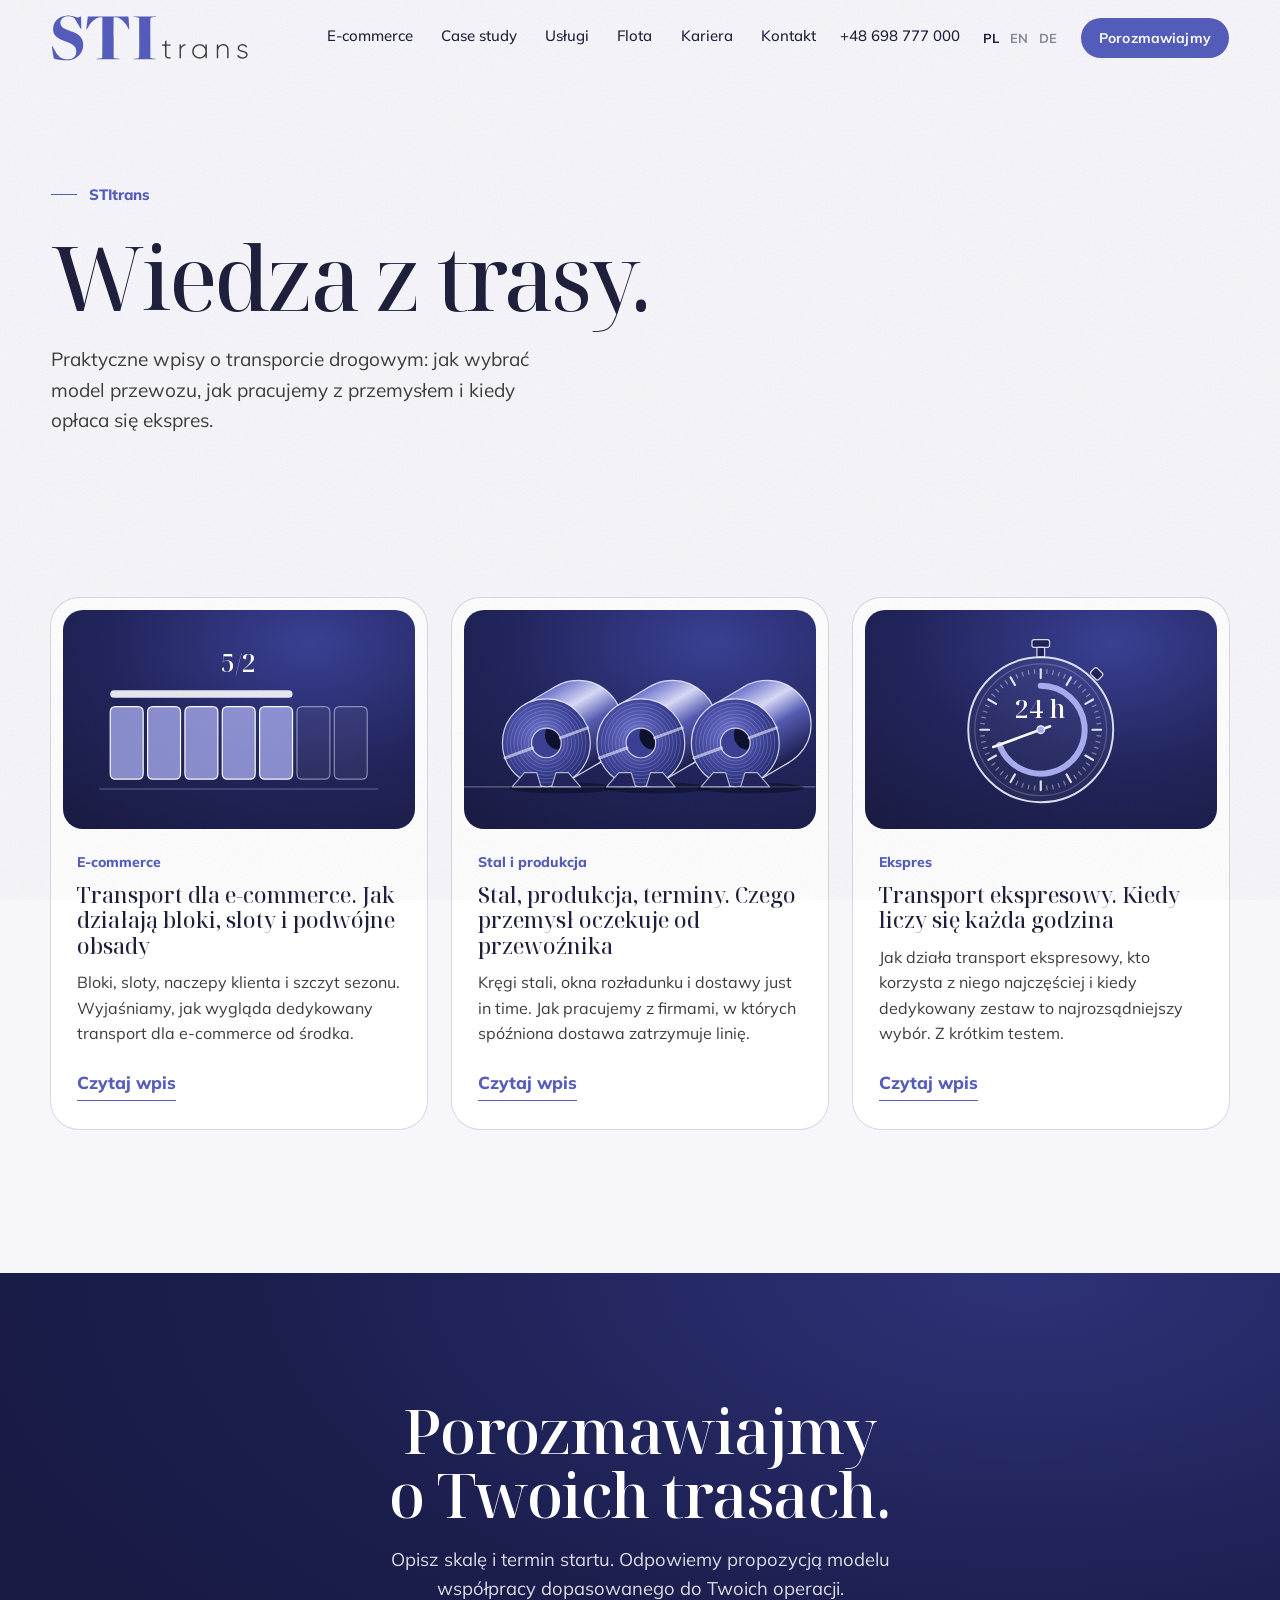
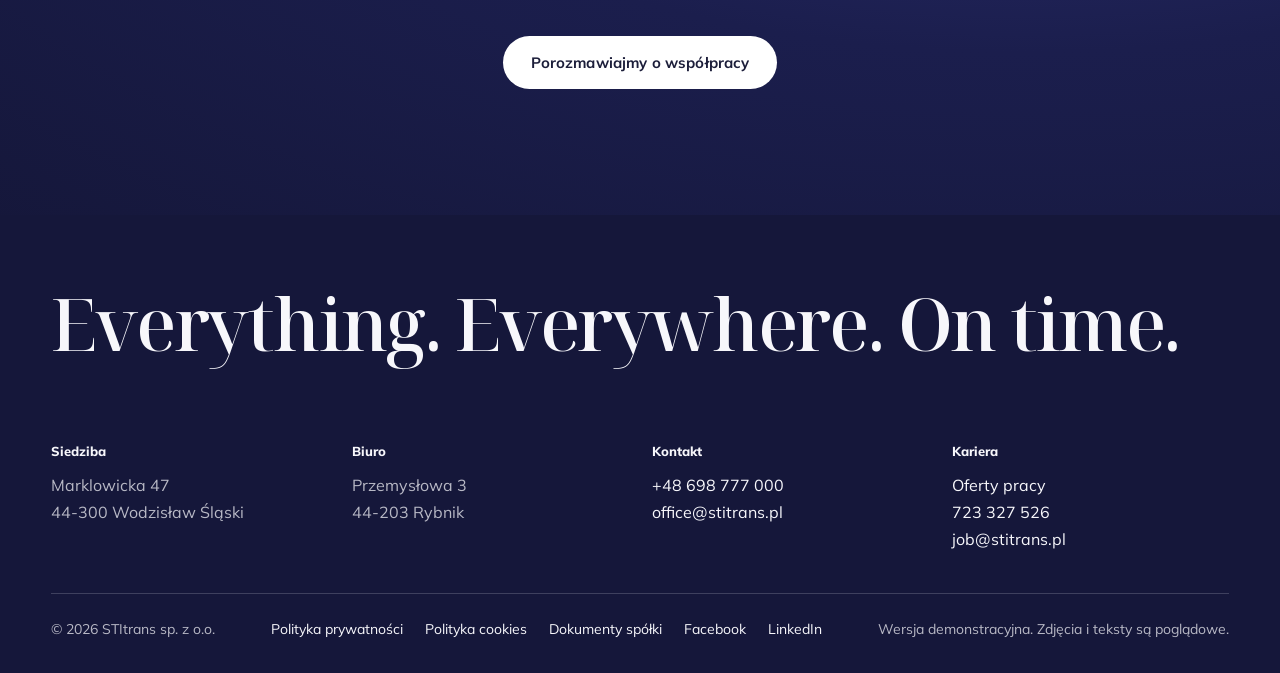
==== commit 88ab01cb: "new ecomers after klabusa feebdakc" ====
--- a/blog/index.html
+++ b/blog/index.html
@@ -12,11 +12,11 @@
 <link rel="preconnect" href="https://fonts.googleapis.com">
 <link rel="preconnect" href="https://fonts.gstatic.com" crossorigin>
 <link rel="stylesheet" href="https://fonts.googleapis.com/css2?family=Noto+Serif+Display:ital,wght@0,400..700;1,400..700&family=Mulish:wght@300..800&display=swap">
-<link rel="stylesheet" href="../css/style.css?v=dc896964">
+<link rel="stylesheet" href="../css/style.css?v=a0c2754b">
 <script src="../js/vendor/lenis.min.js?v=bc6fcb5d" defer></script>
-<script src="../js/i18n.js?v=f21c036b" defer></script>
-<script src="../js/core.js?v=386d1155" defer></script>
-<script src="../js/site.js?v=6b9d4e04" defer></script>
+<script src="../js/i18n.js?v=909c70bd" defer></script>
+<script src="../js/core.js?v=54cff8b3" defer></script>
+<script src="../js/site.js?v=f8455cf5" defer></script>
 </head>
 <body class="page">
 <a class="skip" href="#tresc">Przejdź do treści</a>
@@ -24,17 +24,17 @@
 <header class="site-header" id="header">
   <a class="brand" href="../index.html" aria-label="STItrans, strona główna"><span class="logo"><span class="logo__dark"></span><span class="logo__light"></span></span></a>
   <nav class="nav" aria-label="Główna nawigacja">
-    <a class="has-roll" href="../index.html#o-nas"><span class="roll"><span class="roll__in"><span>O nas</span><span aria-hidden="true">O nas</span></span></span></a>
+    <a class="has-roll" href="../index.html#e-commerce"><span class="roll"><span class="roll__in"><span>E-commerce</span><span aria-hidden="true">E-commerce</span></span></span></a>
+    <a class="has-roll" href="../index.html#case-study"><span class="roll"><span class="roll__in"><span>Case study</span><span aria-hidden="true">Case study</span></span></span></a>
+    <a class="has-roll" href="../index.html#oferta"><span class="roll"><span class="roll__in"><span>Usługi</span><span aria-hidden="true">Usługi</span></span></span></a>
     <a class="has-roll" href="../index.html#flota"><span class="roll"><span class="roll__in"><span>Flota</span><span aria-hidden="true">Flota</span></span></span></a>
-    <a class="has-roll" href="../index.html#dlaczego-my"><span class="roll"><span class="roll__in"><span>Dlaczego my</span><span aria-hidden="true">Dlaczego my</span></span></span></a>
-    <a class="has-roll" href="../index.html#oferta"><span class="roll"><span class="roll__in"><span>Oferta</span><span aria-hidden="true">Oferta</span></span></span></a>
     <a class="has-roll" href="../index.html#kariera"><span class="roll"><span class="roll__in"><span>Kariera</span><span aria-hidden="true">Kariera</span></span></span></a>
-    <a class="has-roll" href="../index.html#kontakt"><span class="roll"><span class="roll__in"><span>Kontakt</span><span aria-hidden="true">Kontakt</span></span></span></a>
+    <a class="has-roll" href="../index.html#wycena"><span class="roll"><span class="roll__in"><span>Kontakt</span><span aria-hidden="true">Kontakt</span></span></span></a>
   </nav>
   <div class="tools">
     <a class="phone has-roll" href="tel:+48698777000"><span class="roll"><span class="roll__in"><span>+48 698 777 000</span><span aria-hidden="true">+48 698 777 000</span></span></span></a>
     <div class="lang" role="group" aria-label="Wybór języka"><a href="?lang=pl" data-lang="pl" lang="pl" aria-current="true">PL</a><a href="?lang=en" data-lang="en" lang="en">EN</a><a href="?lang=de" data-lang="de" lang="de">DE</a></div>
-    <a class="btn btn--small has-roll" href="../index.html#wycena"><span class="roll"><span class="roll__in"><span>Wycena</span><span aria-hidden="true">Wycena</span></span></span></a>
+    <a class="btn btn--small has-roll" href="../index.html#wycena"><span class="roll"><span class="roll__in"><span>Porozmawiajmy</span><span aria-hidden="true">Porozmawiajmy</span></span></span></a>
     <button class="menu-btn" id="menuBtn" type="button" aria-expanded="false" aria-controls="menu">Menu</button>
   </div>
 </header>
@@ -45,19 +45,19 @@
     <button class="menu-close" id="menuClose" type="button">Zamknij</button>
   </div>
   <nav class="menu__nav" aria-label="Menu mobilne">
-    <a href="../index.html#o-nas">O nas</a>
+    <a href="../index.html#e-commerce">E-commerce</a>
+    <a href="../index.html#case-study">Case study</a>
+    <a href="../index.html#oferta">Usługi</a>
     <a href="../index.html#flota">Flota</a>
-    <a href="../index.html#dlaczego-my">Dlaczego my</a>
-    <a href="../index.html#oferta">Oferta</a>
     <a href="../index.html#kariera">Kariera</a>
-    <a href="../index.html#kontakt">Kontakt</a>
+    <a href="../index.html#wycena">Kontakt</a>
   </nav>
   <div class="menu__foot">
     <a href="tel:+48698777000">+48 698 777 000</a>
     <a href="mailto:office@stitrans.pl">office@stitrans.pl</a>
     <div class="lang menu__lang" role="group" aria-label="Wybór języka"><a href="?lang=pl" data-lang="pl" lang="pl" aria-current="true">PL</a><a href="?lang=en" data-lang="en" lang="en">EN</a><a href="?lang=de" data-lang="de" lang="de">DE</a></div>
   </div>
-  <a class="btn" href="../index.html#wycena">Poproś o wycenę</a>
+  <a class="btn" href="../index.html#wycena">Porozmawiajmy o współpracy</a>
 </div>
 
 <main id="tresc">
@@ -69,11 +69,11 @@
 <section class="blog" aria-label="Wpisy">
   <div class="blog__grid">
       <article class="post" data-reveal>
-        <a class="post__link" href="ftl-czy-ltl.html">
-          <div class="post__cover"><svg class="cover-art" data-cover="plan" viewBox="0 0 640 400" aria-hidden="true"></svg></div>
-          <p class="post__tag">FTL i LTL</p>
-          <h3 class="post__title">FTL czy LTL? Jak wybrać transport, który się opłaca</h3>
-          <p class="post__excerpt">Cała naczepa czy kilka miejsc paletowych? Pokazujemy, kiedy który model wychodzi taniej i bezpieczniej. Z kalkulatorem palet.</p>
+        <a class="post__link" href="transport-dla-e-commerce.html">
+          <div class="post__cover"><svg class="cover-art" data-cover="week" viewBox="0 0 640 400" aria-hidden="true"></svg></div>
+          <p class="post__tag">E-commerce</p>
+          <h3 class="post__title">Transport dla e-commerce. Jak działają bloki, sloty i podwójne obsady</h3>
+          <p class="post__excerpt">Bloki, sloty, naczepy klienta i szczyt sezonu. Wyjaśniamy, jak wygląda dedykowany transport dla e-commerce od środka.</p>
           <span class="post__more">Czytaj wpis</span>
         </a>
       </article>
@@ -98,9 +98,9 @@
   </div>
 </section>
 <section class="cta-band" data-header="dark" aria-labelledby="ctaTitle">
-  <h2 class="cta-band__title" id="ctaTitle" data-split>Masz ładunek do przewiezienia?</h2>
-  <p data-reveal>Opisz trasę i towar. Oddzwonimy z konkretną propozycją.</p>
-  <a class="btn btn--light has-roll" href="../index.html#wycena" data-reveal><span class="roll"><span class="roll__in"><span>Poproś o wycenę</span><span aria-hidden="true">Poproś o wycenę</span></span></span></a>
+  <h2 class="cta-band__title" id="ctaTitle" data-split>Porozmawiajmy o Twoich trasach.</h2>
+  <p data-reveal>Opisz skalę i termin startu. Odpowiemy propozycją modelu współpracy dopasowanego do Twoich operacji.</p>
+  <a class="btn btn--light has-roll" href="../index.html#wycena" data-reveal><span class="roll"><span class="roll__in"><span>Porozmawiajmy o współpracy</span><span aria-hidden="true">Porozmawiajmy o współpracy</span></span></span></a>
 </section>
 </main>
 
--- a/css/style.css
+++ b/css/style.css
@@ -125,6 +125,11 @@
 @media (min-width:1081px) and (max-width:1279px){
   .nav{gap:18px;font-size:14px}
   .tools{gap:14px;font-size:14px}
+  /* niemieckie etykiety są najdłuższe: telefon zostaje w menu, kontakcie i stopce */
+  html[lang="de"] .tools .phone{display:none}
+}
+@media (min-width:1081px) and (max-width:1180px){
+  .tools .phone{display:none}
 }
 .tools{justify-self:end;display:flex;align-items:center;gap:clamp(14px,1.8vw,26px);font-size:15px}
 .phone{font-weight:500;font-variant-numeric:tabular-nums}
@@ -148,8 +153,8 @@
 .stage{position:sticky;top:0;height:100vh;height:100svh;overflow:hidden;--title-ems:6.05}
 .hero__copy{position:absolute;inset:0;z-index:1;display:flex;flex-direction:column;justify-content:flex-end;padding:calc(var(--header-h) + env(safe-area-inset-top,0px) + 2vh) var(--pad) calc(var(--pad) * .8 + env(safe-area-inset-bottom,0px))}
 .hero__title{margin:0;font-family:var(--serif);font-weight:var(--serif-w-hero);font-variation-settings:var(--serif-vs);color:var(--ink);line-height:.94;letter-spacing:-.03em;
-  font-size:min(calc((100vw - 2 * var(--pad)) / var(--title-ems) * .87), calc((100vh - 250px) / 3.2), 13.2rem);
-  font-size:min(calc((100vw - 2 * var(--pad)) / var(--title-ems) * .87), calc((100svh - 250px) / 3.2), 13.2rem)}
+  font-size:min(calc((100vw - 2 * var(--pad)) / var(--title-ems) * .55), calc((100vh - 280px) / 5), 8.8rem);
+  font-size:min(calc((100vw - 2 * var(--pad)) / var(--title-ems) * .55), calc((100svh - 280px) / 5), 8.8rem)}
 .line{display:block;overflow:hidden;padding:.12em 0 .16em;margin:-.12em 0 -.16em}
 .line__in{display:inline-block;transform:translate3d(0,135%,0);transition:transform 1.25s var(--ease-out)}
 .l2{padding-left:.6em}
@@ -168,6 +173,8 @@
 @keyframes wheel{0%{transform:translateY(0);opacity:0}20%{opacity:1}75%{transform:translateY(12px);opacity:0}100%{opacity:0}}
 @keyframes chev{0%,100%{transform:translateY(-3px) rotate(45deg);opacity:.35}50%{transform:translateY(4px) rotate(45deg);opacity:1}}
 @keyframes hint{from{transform:translateY(-100%)}to{transform:translateY(230%)}}
+.hero__eyebrow{margin:0 0 clamp(14px,2.2vh,24px);font-size:clamp(14px,.3vw + 11px,16px);font-weight:800;letter-spacing:.02em;color:var(--indigo)}
+.hero__cta{display:flex;flex-wrap:wrap;align-items:center;gap:14px 26px}
 .hero__lead{margin:0;font-size:clamp(17px,.55vw + 12px,22px);line-height:1.55;color:var(--graphite)}
 .fade-up{opacity:0;transform:translate3d(0,16px,0);transition:opacity 1s var(--ease-out),transform 1s var(--ease-out)}
 .is-ready .fade-up{opacity:1;transform:none}
@@ -187,7 +194,7 @@
 .acts{position:absolute;inset:0;z-index:3;color:#fff;pointer-events:none;opacity:calc(1 - var(--leave,0))}
 .act{position:absolute;inset:0;opacity:0;visibility:hidden}
 .act__caption{position:absolute;left:var(--pad);bottom:calc(var(--pad) + 52px + env(safe-area-inset-bottom,0px));max-width:min(620px,48vw);transform:translate3d(0,calc((1 - var(--in,0)) * 32px),0)}
-.act__title{margin:0 0 .2em;font-family:var(--serif);font-weight:var(--serif-w-dark);font-variation-settings:var(--serif-vs);font-size:clamp(3.2rem,6.8vw,7.6rem);line-height:.95;letter-spacing:-.03em;text-shadow:0 2px 40px rgba(10,11,32,.35)}
+.act__title{margin:0 0 .2em;font-family:var(--serif);font-weight:var(--serif-w-dark);font-variation-settings:var(--serif-vs);font-size:clamp(2.6rem,5.2vw,5.8rem);line-height:.95;letter-spacing:-.03em;text-shadow:0 2px 40px rgba(10,11,32,.35)}
 .act__text{margin:0;max-width:36ch;font-size:clamp(19px,.95vw + 8.5px,27px);font-weight:500;line-height:1.48;color:#fff;text-shadow:0 1px 22px rgba(8,10,36,.6)}
 .act__aside{position:absolute;right:var(--pad);top:50%;transform:translate3d(0,calc(-50% + (1 - var(--in,0)) * 32px),0)}
 .act__aside--spec{width:min(44vw,640px)}
@@ -428,17 +435,24 @@
 .career{display:grid;grid-template-columns:repeat(12,minmax(0,1fr));gap:24px;align-items:center;padding:clamp(110px,16vh,190px) var(--pad) clamp(60px,9vh,110px);background:var(--paper)}
 .career__intro{grid-column:1 / span 5;display:flex;flex-direction:column;align-items:flex-start;gap:26px}
 .career__intro .section-title{max-width:12ch}
-.career__pay{display:flex;flex-direction:column;gap:6px;margin:6px 0 0}
-.career__pay small{font-size:14px;font-weight:800;color:var(--muted)}
-.career__pay strong{font-family:var(--serif);font-weight:var(--serif-w);font-variation-settings:var(--serif-vs);font-size:clamp(2.4rem,3.8vw,4.2rem);line-height:1;color:var(--indigo)}
-.career__pay span{font-size:16px;color:var(--muted)}
+.career__points{display:grid;gap:12px;margin:2px 0 0;padding:0;list-style:none}
+.career__points li{position:relative;padding-left:30px;font-size:clamp(16px,.35vw + 12px,18px);font-weight:600;line-height:1.5;color:var(--ink)}
+.career__points li::before{content:"";position:absolute;left:4px;top:.6em;width:8px;height:8px;background:var(--indigo);transform:rotate(45deg)}
 .career__cta{display:flex;flex-wrap:wrap;align-items:center;gap:20px 30px}
-.career__card{grid-column:7 / span 6;padding:clamp(22px,2.8vw,40px);border-radius:32px;background:#fff;box-shadow:0 0 0 1px var(--line),0 40px 90px -50px rgba(28,30,58,.35)}
-.career__art{display:grid;place-items:center;margin-bottom:22px;padding:22px 0 14px;border-radius:22px;background:radial-gradient(120% 90% at 30% 20%,#FBFBFE 0%,#EDEEF8 55%,#E3E4F2 100%)}
+.career__card{grid-column:7 / span 6;display:block;padding:clamp(22px,2.8vw,40px);border-radius:32px;background:#fff;box-shadow:0 0 0 1px var(--line),0 40px 90px -50px rgba(28,30,58,.35);color:inherit}
+.career .career__card.is-in{transition:opacity 1s var(--ease-out) .15s,transform .55s var(--ease-out),box-shadow .55s var(--ease-out)}
+.career .career__card.is-in:hover{transform:translate3d(0,-6px,0);box-shadow:0 0 0 1px var(--indigo-soft),0 50px 100px -48px rgba(28,30,58,.45)}
+.career__card:focus-visible{outline:2px solid var(--indigo);outline-offset:4px}
+.career__art{display:grid;place-items:center;margin-bottom:24px;padding:22px 0 14px;border-radius:22px;background:radial-gradient(120% 90% at 30% 20%,#FBFBFE 0%,#EDEEF8 55%,#E3E4F2 100%)}
 .career__art .truck{width:min(56%,300px);height:auto}
-.career__facts div{display:grid;grid-template-columns:minmax(110px,28%) minmax(0,1fr);gap:18px;padding:15px 0;border-top:1px solid var(--line);font-size:16px}
-.career__facts dt{font-weight:800;color:var(--ink)}
-.career__facts dd{color:var(--graphite)}
+.career__card-title{margin:0 0 8px;font-family:var(--serif);font-weight:var(--serif-w);font-variation-settings:var(--serif-vs);font-size:clamp(1.6rem,2.2vw,2.2rem);line-height:1.1;color:var(--ink)}
+.career__card-lead{margin:0 0 20px;font-size:16px;line-height:1.55;color:var(--graphite)}
+.career__role{display:grid;grid-template-columns:minmax(120px,28%) minmax(0,1fr);gap:18px;padding:15px 0;border-top:1px solid var(--line);font-size:16px}
+.career__role-name{font-weight:800;color:var(--ink)}
+.career__role-desc{color:var(--graphite)}
+.career__more{display:flex;align-items:center;gap:10px;padding-top:18px;border-top:1px solid var(--line);font-weight:800;color:var(--indigo)}
+.career__more svg{width:20px;height:20px;fill:none;stroke:currentColor;stroke-width:2;stroke-linecap:round;stroke-linejoin:round;transition:transform .45s var(--ease-out)}
+.career__card:hover .career__more svg{transform:translateX(6px)}
 
 /* ---------- Blog ---------- */
 .blog{padding:clamp(80px,12vh,150px) var(--pad) clamp(110px,16vh,180px);background:var(--paper)}
@@ -452,6 +466,28 @@
 .post__cover .cover-art{width:100%;height:100%;transition:transform 1.2s var(--ease-out)}
 .post__link:hover .post__cover .cover-art{transform:scale(1.04)}
 .cv-label{font-family:var(--sans);font-weight:800;font-size:24px;fill:#fff}
+/* linie e-commerce: magazyny, trasa i zestaw */
+.lh-ground{fill:none;stroke:var(--tk);stroke-width:var(--sw,2)}
+.lh-house{fill:#fff;stroke:var(--tk);stroke-width:var(--sw,2);stroke-linejoin:round}
+.lh-soft{fill:none;stroke:var(--tk);stroke-opacity:.35;stroke-width:var(--sw,2)}
+.lh-door{fill:var(--mist);stroke:var(--tk);stroke-width:var(--sw,2)}
+.lh-sign{fill:var(--indigo)}
+.lh-route{fill:none;stroke:var(--indigo);stroke-width:calc(var(--sw,2) * 1.6);stroke-linecap:round;stroke-dasharray:.012 .016}
+.truck--glass .lh-house,.truck--night .lh-house{fill:rgba(255,255,255,.05)}
+.truck--glass .lh-door,.truck--night .lh-door{fill:rgba(255,255,255,.1)}
+.truck--glass .lh-route,.truck--night .lh-route{stroke:var(--indigo-soft)}
+.truck--glass .lh-sign,.truck--night .lh-sign{fill:var(--indigo-soft)}
+/* szczyt sezonu i blok 5/2 na okładkach */
+.pk-bar{fill:rgba(255,255,255,.12);stroke:rgba(240,241,255,.55);stroke-width:var(--sw,2);transform-box:fill-box;transform-origin:50% 100%;transform:scaleY(.06);transition:transform .9s var(--ease-out);transition-delay:calc(var(--ci,0) * 50ms + .2s)}
+.pk-bar--peak{fill:var(--indigo-soft);fill-opacity:.85;stroke:#fff}
+.is-in .pk-bar{transform:none}
+.pk-line{fill:none;stroke:#fff;stroke-width:calc(var(--sw,2) * 1.4);stroke-linecap:round;stroke-linejoin:round;stroke-dasharray:1;stroke-dashoffset:1;transition:stroke-dashoffset 1.8s var(--ease-io) .5s}
+.is-in .pk-line{stroke-dashoffset:0}
+.pk-dot{fill:var(--indigo-soft);stroke:#fff;stroke-width:var(--sw,2)}
+.wk-day{fill:rgba(255,255,255,.06);stroke:rgba(240,241,255,.5);stroke-width:var(--sw,2)}
+.wk-day--on{fill:var(--indigo-soft);fill-opacity:0;stroke:#fff;transition:fill-opacity .5s var(--ease-out);transition-delay:calc(var(--ci,0) * 90ms + .3s)}
+.is-in .wk-day--on{fill-opacity:.78}
+.wk-block{fill:#fff;fill-opacity:.9}
 .cv-sub{font-family:var(--sans);font-weight:700;font-size:15px;fill:rgba(240,241,255,.6)}
 .cv-text{font-family:var(--serif);font-weight:var(--serif-w-dark);font-variation-settings:var(--serif-vs);font-size:46px;fill:#fff}
 .cv-trailer{fill:rgba(255,255,255,.04);stroke:rgba(240,241,255,.9);stroke-width:var(--sw,2)}
@@ -655,7 +691,7 @@
   .blog__grid{grid-template-columns:1fr}
   .blog__grid .post:last-child{display:block}
   .why__list li{grid-template-columns:52px minmax(0,1fr);padding:26px 0}
-  .career__facts div{grid-template-columns:1fr;gap:4px}
+  .career__role{grid-template-columns:1fr;gap:4px}
   .finale{height:calc((100vw - 2 * var(--pad)) * .3)}
   .finale__truck{width:44vw}
   .footer__cols{grid-template-columns:1fr 1fr}
@@ -665,6 +701,12 @@
   .modes__art{max-height:70px}
   .mode__facts{display:none}
 }
+
+/* ---------- Case study na stronie głównej ---------- */
+.case-facts{padding:clamp(44px,7vh,76px) var(--pad) 0}
+.case-facts .jobs-facts{margin:0}
+.cases-home .blog__head{align-items:flex-end}
+.cases-home__lead{max-width:46ch;margin:0}
 
 /* ---------- Dla kogo jeździmy: branże na końcu sekcji Oferta ---------- */
 .sectors{display:grid;grid-template-columns:repeat(12,minmax(0,1fr));column-gap:24px;row-gap:clamp(26px,4vh,40px);margin-top:clamp(80px,12vh,140px)}
@@ -709,6 +751,14 @@
 .job__meta dt svg{flex:none;width:20px;height:20px;fill:none;stroke:var(--indigo);stroke-width:1.6;stroke-linecap:round;stroke-linejoin:round}
 .job__meta dd{margin:0;color:var(--graphite)}
 .job__place{display:inline-block;margin:0 6px 6px 0;padding:3px 10px;border-radius:999px;background:var(--mist);font-size:14px;font-weight:700;color:var(--ink)}
+.job__summary{margin:10px 0 0;font-size:15.5px;line-height:1.6;color:var(--graphite)}
+.job__apply{margin-top:auto;padding-top:24px}
+.job__apply-label{margin:0 0 10px;font-size:14px;font-weight:800;color:var(--ink)}
+.job__cities{display:flex;flex-wrap:wrap;gap:10px}
+.job__city{display:inline-flex;align-items:center;gap:8px;padding:12px 18px;border-radius:999px;background:var(--indigo);font-size:15px;font-weight:800;color:#fff;transition:background-color .3s,transform .3s var(--ease-out)}
+.job__city:hover{background:var(--ink);transform:translateY(-2px)}
+.job__city .ext{width:14px;height:14px;fill:none;stroke:currentColor;stroke-width:1.9;stroke-linecap:round;stroke-linejoin:round}
+.job__apply + .job__cta{margin-top:0;padding-top:16px}
 .job__more{margin:18px 0 0;padding-top:16px;border-top:1px solid var(--line);color:var(--graphite)}
 .job__cta{display:flex;flex-wrap:wrap;align-items:center;gap:14px 26px;margin-top:auto;padding-top:26px}
 .btn .ext{width:14px;height:14px;margin-left:8px;fill:none;stroke:currentColor;stroke-width:1.9;stroke-linecap:round;stroke-linejoin:round}
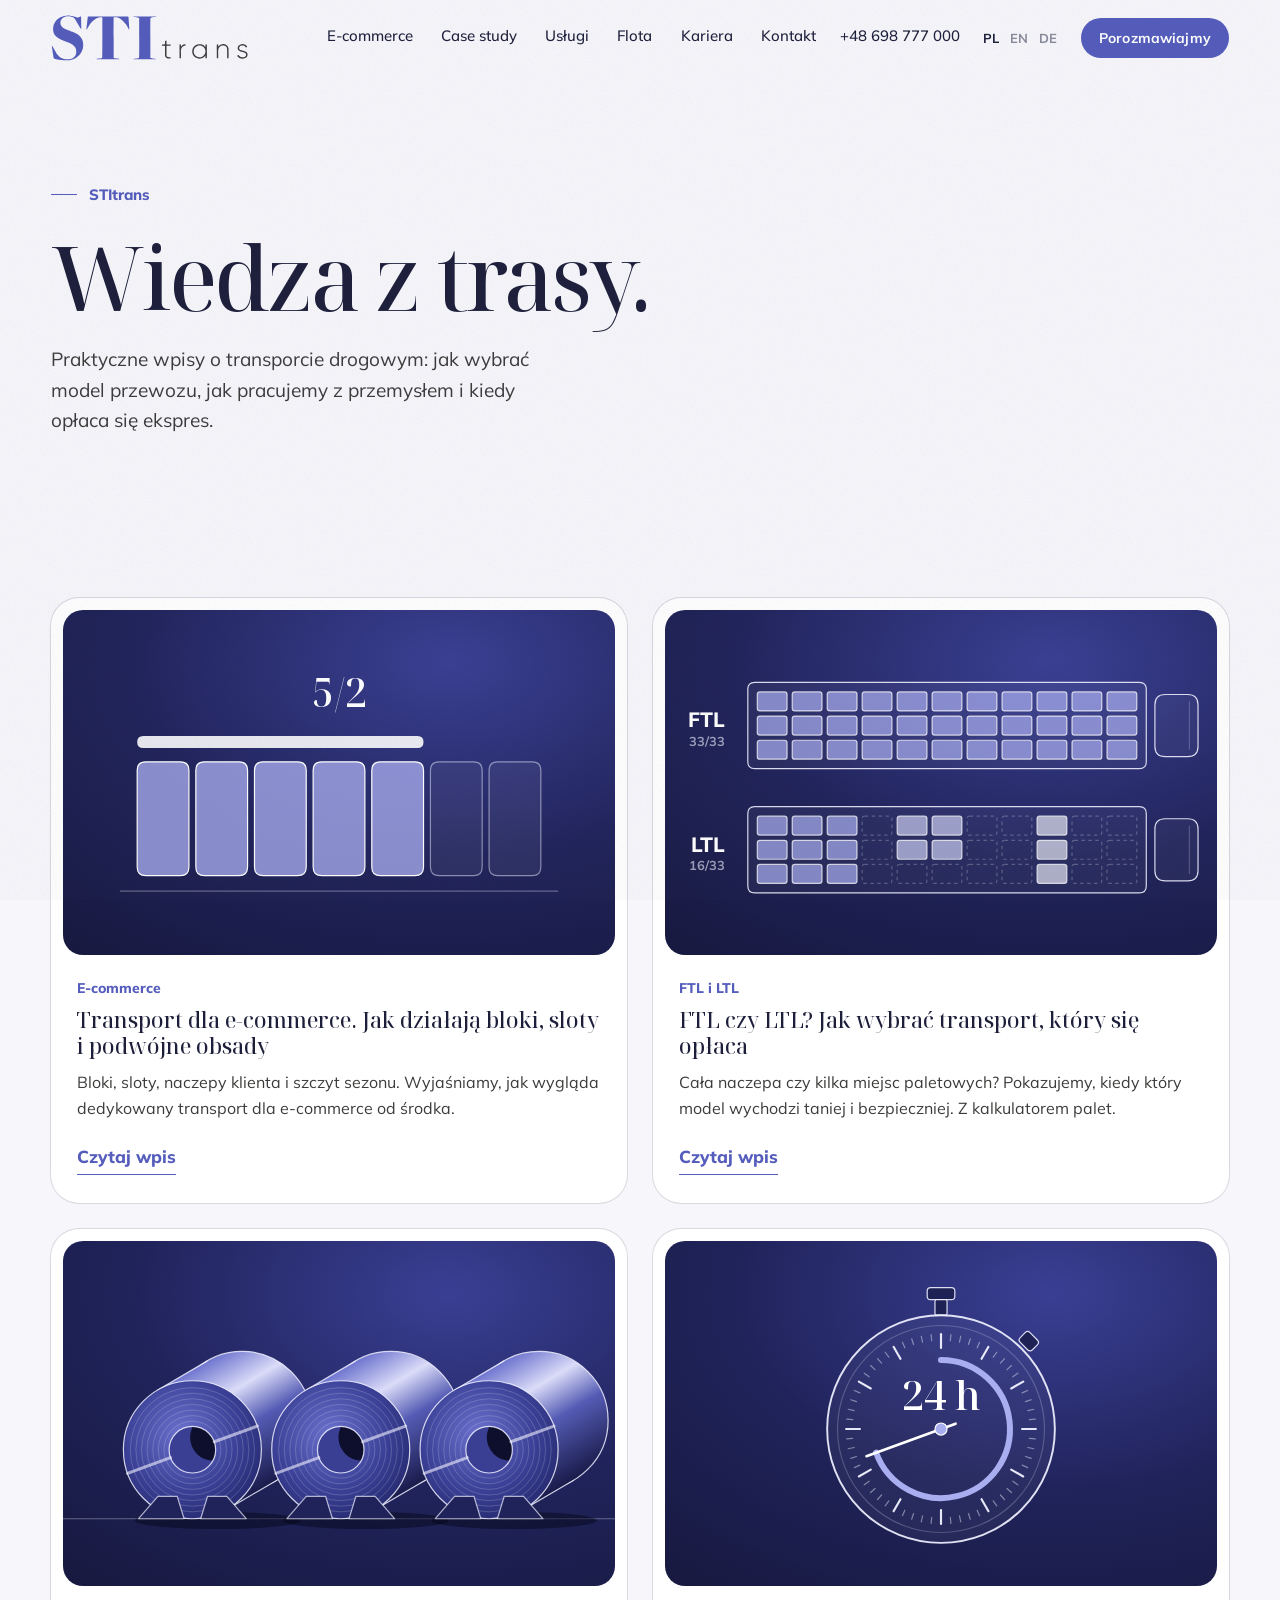
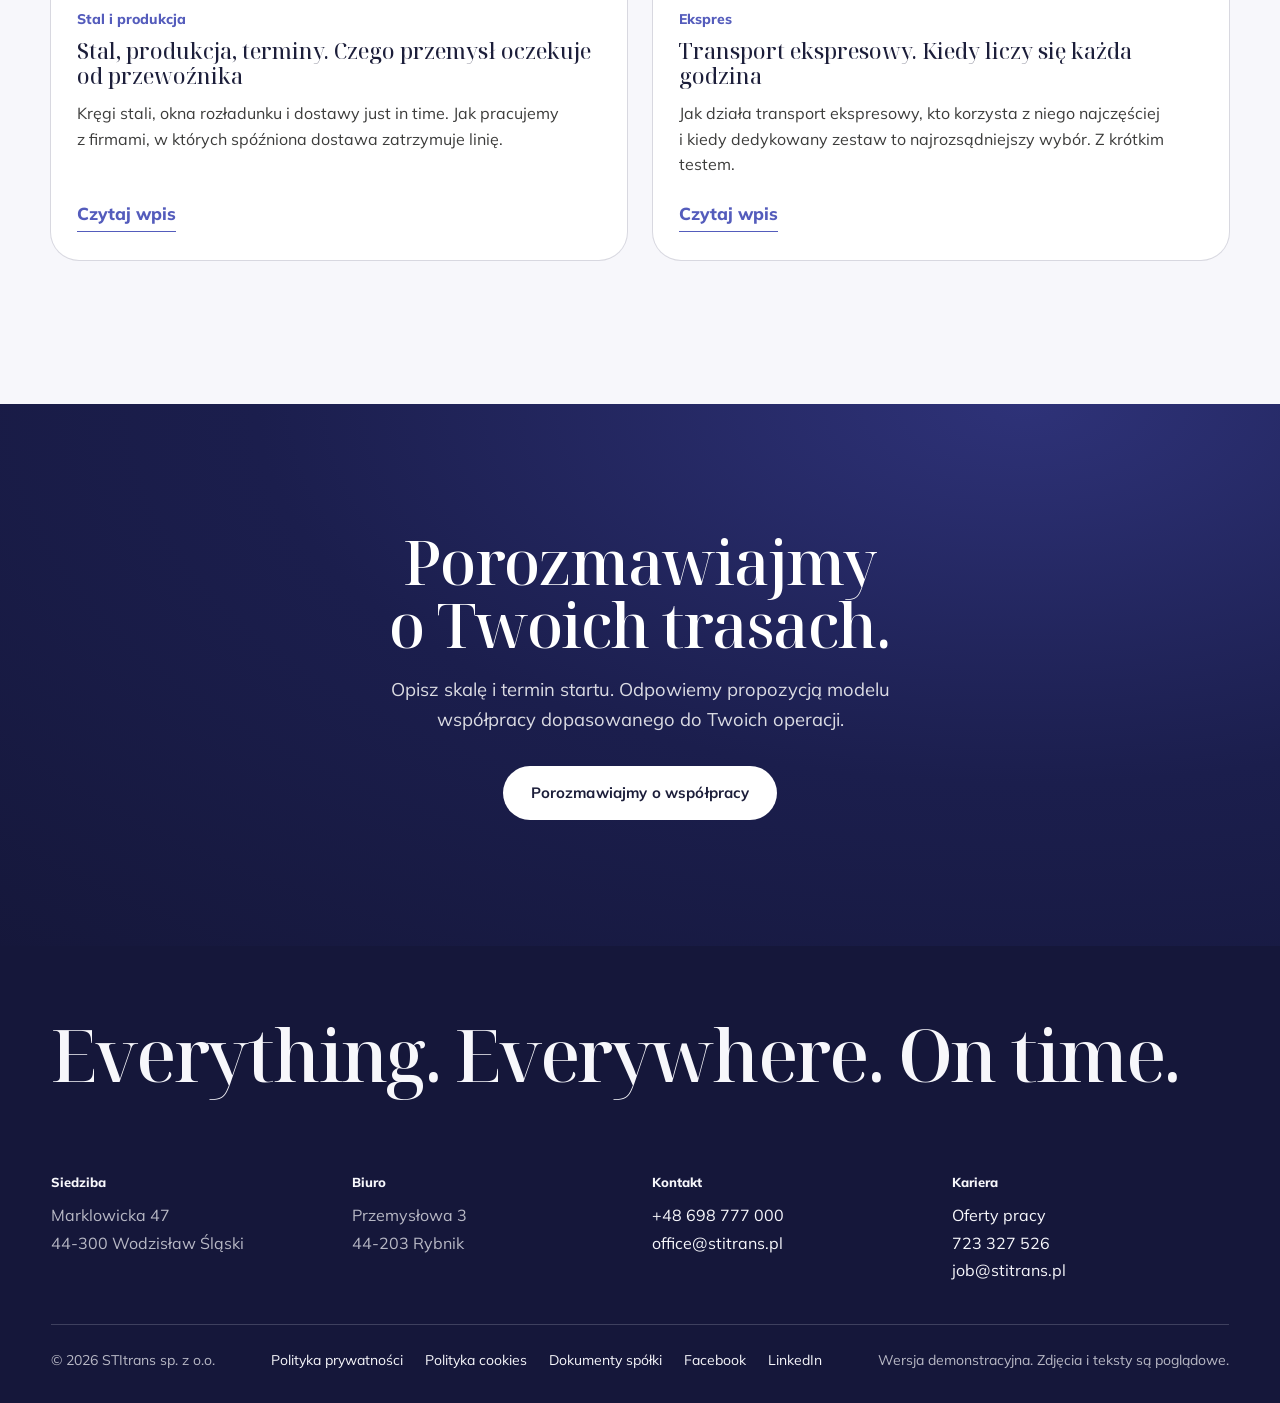
==== commit 1fb7614d: "debugung" ====
--- a/blog/index.html
+++ b/blog/index.html
@@ -12,11 +12,11 @@
 <link rel="preconnect" href="https://fonts.googleapis.com">
 <link rel="preconnect" href="https://fonts.gstatic.com" crossorigin>
 <link rel="stylesheet" href="https://fonts.googleapis.com/css2?family=Noto+Serif+Display:ital,wght@0,400..700;1,400..700&family=Mulish:wght@300..800&display=swap">
-<link rel="stylesheet" href="../css/style.css?v=a0c2754b">
+<link rel="stylesheet" href="../css/style.css?v=cfbc8bba">
 <script src="../js/vendor/lenis.min.js?v=bc6fcb5d" defer></script>
-<script src="../js/i18n.js?v=909c70bd" defer></script>
-<script src="../js/core.js?v=54cff8b3" defer></script>
-<script src="../js/site.js?v=f8455cf5" defer></script>
+<script src="../js/i18n.js?v=0eab1f4a" defer></script>
+<script src="../js/core.js?v=abce8866" defer></script>
+<script src="../js/site.js?v=d1594b65" defer></script>
 </head>
 <body class="page">
 <a class="skip" href="#tresc">Przejdź do treści</a>
@@ -67,13 +67,22 @@
   <p class="section-lead" data-reveal>Praktyczne wpisy o transporcie drogowym: jak wybrać model przewozu, jak pracujemy z przemysłem i kiedy opłaca się ekspres.</p>
 </section>
 <section class="blog" aria-label="Wpisy">
-  <div class="blog__grid">
+  <div class="blog__grid blog__grid--two">
       <article class="post" data-reveal>
         <a class="post__link" href="transport-dla-e-commerce.html">
           <div class="post__cover"><svg class="cover-art" data-cover="week" viewBox="0 0 640 400" aria-hidden="true"></svg></div>
           <p class="post__tag">E-commerce</p>
           <h3 class="post__title">Transport dla e-commerce. Jak działają bloki, sloty i podwójne obsady</h3>
           <p class="post__excerpt">Bloki, sloty, naczepy klienta i szczyt sezonu. Wyjaśniamy, jak wygląda dedykowany transport dla e-commerce od środka.</p>
+          <span class="post__more">Czytaj wpis</span>
+        </a>
+      </article>
+      <article class="post" data-reveal>
+        <a class="post__link" href="ftl-czy-ltl.html">
+          <div class="post__cover"><svg class="cover-art" data-cover="plan" viewBox="0 0 640 400" aria-hidden="true"></svg></div>
+          <p class="post__tag">FTL i LTL</p>
+          <h3 class="post__title">FTL czy LTL? Jak wybrać transport, który się opłaca</h3>
+          <p class="post__excerpt">Cała naczepa czy kilka miejsc paletowych? Pokazujemy, kiedy który model wychodzi taniej i bezpieczniej. Z kalkulatorem palet.</p>
           <span class="post__more">Czytaj wpis</span>
         </a>
       </article>
--- a/css/style.css
+++ b/css/style.css
@@ -472,6 +472,22 @@
 .lh-soft{fill:none;stroke:var(--tk);stroke-opacity:.35;stroke-width:var(--sw,2)}
 .lh-door{fill:var(--mist);stroke:var(--tk);stroke-width:var(--sw,2)}
 .lh-sign{fill:var(--indigo)}
+.lh-lane{fill:none;stroke:rgba(240,241,255,.8);stroke-width:var(--sw,2)}
+.lh-centre{fill:none;stroke:rgba(240,241,255,.35);stroke-width:var(--sw,2);stroke-dasharray:10 12}
+.pl-base{fill:rgba(255,255,255,.08);stroke:rgba(240,241,255,.85);stroke-width:var(--sw,2)}
+.pl-foot{fill:rgba(255,255,255,.18);stroke:none}
+.pl-box{fill:var(--indigo-soft);fill-opacity:0;stroke:#fff;stroke-width:var(--sw,2);transition:fill-opacity .5s var(--ease-out);transition-delay:calc(var(--ci,0) * 60ms + .2s)}
+.is-in .pl-box,.tabs__panel:not([hidden]) .pl-box{fill-opacity:.55}
+.pl-wrap{fill:none;stroke:#fff;stroke-opacity:.35;stroke-width:var(--sw,2)}
+.pl-shield{fill:rgba(255,255,255,.08);stroke:#fff;stroke-width:calc(var(--sw,2) * 1.3);stroke-linejoin:round}
+.pl-check{fill:none;stroke:var(--indigo-soft);stroke-width:calc(var(--sw,2) * 2.2);stroke-linecap:round;stroke-linejoin:round;stroke-dasharray:1;stroke-dashoffset:1;transition:stroke-dashoffset .9s var(--ease-out) .6s}
+.is-in .pl-check,.tabs__panel:not([hidden]) .pl-check{stroke-dashoffset:0}
+.hg-rail{fill:none;stroke:rgba(240,241,255,.9);stroke-width:calc(var(--sw,2) * 1.4);stroke-linecap:round}
+.hg-hook{fill:none;stroke:rgba(240,241,255,.8);stroke-width:var(--sw,2);stroke-linejoin:round}
+.hg-cloth{fill:var(--indigo-soft);fill-opacity:.5;stroke:#fff;stroke-width:var(--sw,2);stroke-linejoin:round;transform-box:fill-box;transform-origin:50% 0;animation:hg-sway 5s ease-in-out infinite;animation-delay:calc(var(--ci,0) * -1.1s)}
+@keyframes hg-sway{0%,100%{transform:rotate(-1.6deg)}50%{transform:rotate(1.6deg)}}
+.hg-box{fill:rgba(255,255,255,.08);stroke:#fff;stroke-width:var(--sw,2)}
+.hg-tape{fill:none;stroke:var(--indigo-soft);stroke-width:calc(var(--sw,2) * 1.6)}
 .lh-route{fill:none;stroke:var(--indigo);stroke-width:calc(var(--sw,2) * 1.6);stroke-linecap:round;stroke-dasharray:.012 .016}
 .truck--glass .lh-house,.truck--night .lh-house{fill:rgba(255,255,255,.05)}
 .truck--glass .lh-door,.truck--night .lh-door{fill:rgba(255,255,255,.1)}
@@ -700,6 +716,44 @@
 @media (max-width:720px) and (max-height:700px){
   .modes__art{max-height:70px}
   .mode__facts{display:none}
+}
+
+
+/* ---------- Hero (komputer): hasło po lewej, opis i przyciski po prawej, wyrównane do dołu hasła ---------- */
+@media (min-width:1081px){
+  .hero__copy{display:grid;grid-template-columns:minmax(0,1fr) minmax(320px,31%);grid-template-rows:minmax(0,1fr) auto auto auto minmax(0,.6fr);column-gap:clamp(40px,5vw,96px);align-items:end}
+  .hero__eyebrow{grid-column:1;grid-row:2}
+  .hero__title{grid-column:1;grid-row:3}
+  .hero__foot{display:contents}
+  .hero__lead{grid-column:2;grid-row:2 / span 2;align-self:end;max-width:38ch;margin-bottom:.35em;padding-left:clamp(18px,1.6vw,26px);border-left:2px solid var(--indigo)}
+  .hero__cta{grid-column:2;grid-row:4;margin-top:clamp(22px,3.4vh,36px);padding-left:clamp(18px,1.6vw,26px)}
+  .hero__hint{grid-column:1;grid-row:5;align-self:end}
+}
+
+
+/* ---------- Case study: W skrócie, karty wyzwań i korzyści, zespół ---------- */
+.cs-glance{grid-column:3 / span 8;margin:0 0 clamp(30px,5vh,48px);padding:clamp(20px,2.4vw,30px);border-radius:24px;background:#fff;box-shadow:0 0 0 1px var(--line),0 24px 60px -48px rgba(28,30,58,.4)}
+.cs-glance__title{margin:0 0 16px;font-size:13px;font-weight:800;letter-spacing:.06em;text-transform:uppercase;color:var(--indigo)}
+.cs-glance dl{display:grid;grid-template-columns:repeat(3,minmax(0,1fr));gap:16px 26px;margin:0}
+.cs-glance dt{font-size:13.5px;font-weight:700;color:var(--muted)}
+.cs-glance dd{margin:4px 0 0;font-size:16px;font-weight:800;line-height:1.35;color:var(--ink)}
+.cs-cards,.cs-team{display:grid;grid-template-columns:repeat(3,minmax(0,1fr));gap:14px;margin:22px 0 10px}
+.art__body .cs-card{padding:20px 20px 22px;border-radius:20px;background:#fff;box-shadow:0 0 0 1px var(--line)}
+.art__body .cs-card h3{margin:0 0 8px;font-family:var(--sans);font-size:17px;font-weight:800;line-height:1.3;color:var(--ink)}
+.art__body .cs-card p{margin:0;font-size:15px;line-height:1.55;color:var(--graphite)}
+.art__body .cs-card__num{display:block;margin-bottom:10px;font-family:var(--serif);font-size:1.5rem;line-height:1;color:var(--indigo)}
+.art__body .cs-cards--gain .cs-card{background:linear-gradient(180deg,#fff 0%,#F4F5FC 100%)}
+.art__body .cs-role{padding:20px 20px 22px;border-radius:20px;background:radial-gradient(120% 120% at 80% 0%,#3A3F94 0%,#20235A 55%,#15173A 100%)}
+.art__body .cs-role h3{margin:0 0 6px;font-family:var(--sans);font-size:17px;font-weight:800;color:#fff}
+.art__body .cs-role p{margin:0;font-size:15px;line-height:1.55;color:rgba(255,255,255,.82)}
+.cs-role__icon{display:grid;place-items:center;width:44px;height:44px;margin-bottom:14px;border-radius:14px;background:rgba(255,255,255,.1)}
+.cs-role__icon svg{width:24px;height:24px;fill:none;stroke:#fff;stroke-width:1.6;stroke-linecap:round;stroke-linejoin:round}
+@media (max-width:1080px){
+  .cs-glance{grid-column:1 / -1}
+}
+@media (max-width:900px){
+  .cs-glance dl{grid-template-columns:repeat(2,minmax(0,1fr))}
+  .cs-cards,.cs-team{grid-template-columns:1fr}
 }
 
 /* ---------- Case study na stronie głównej ---------- */
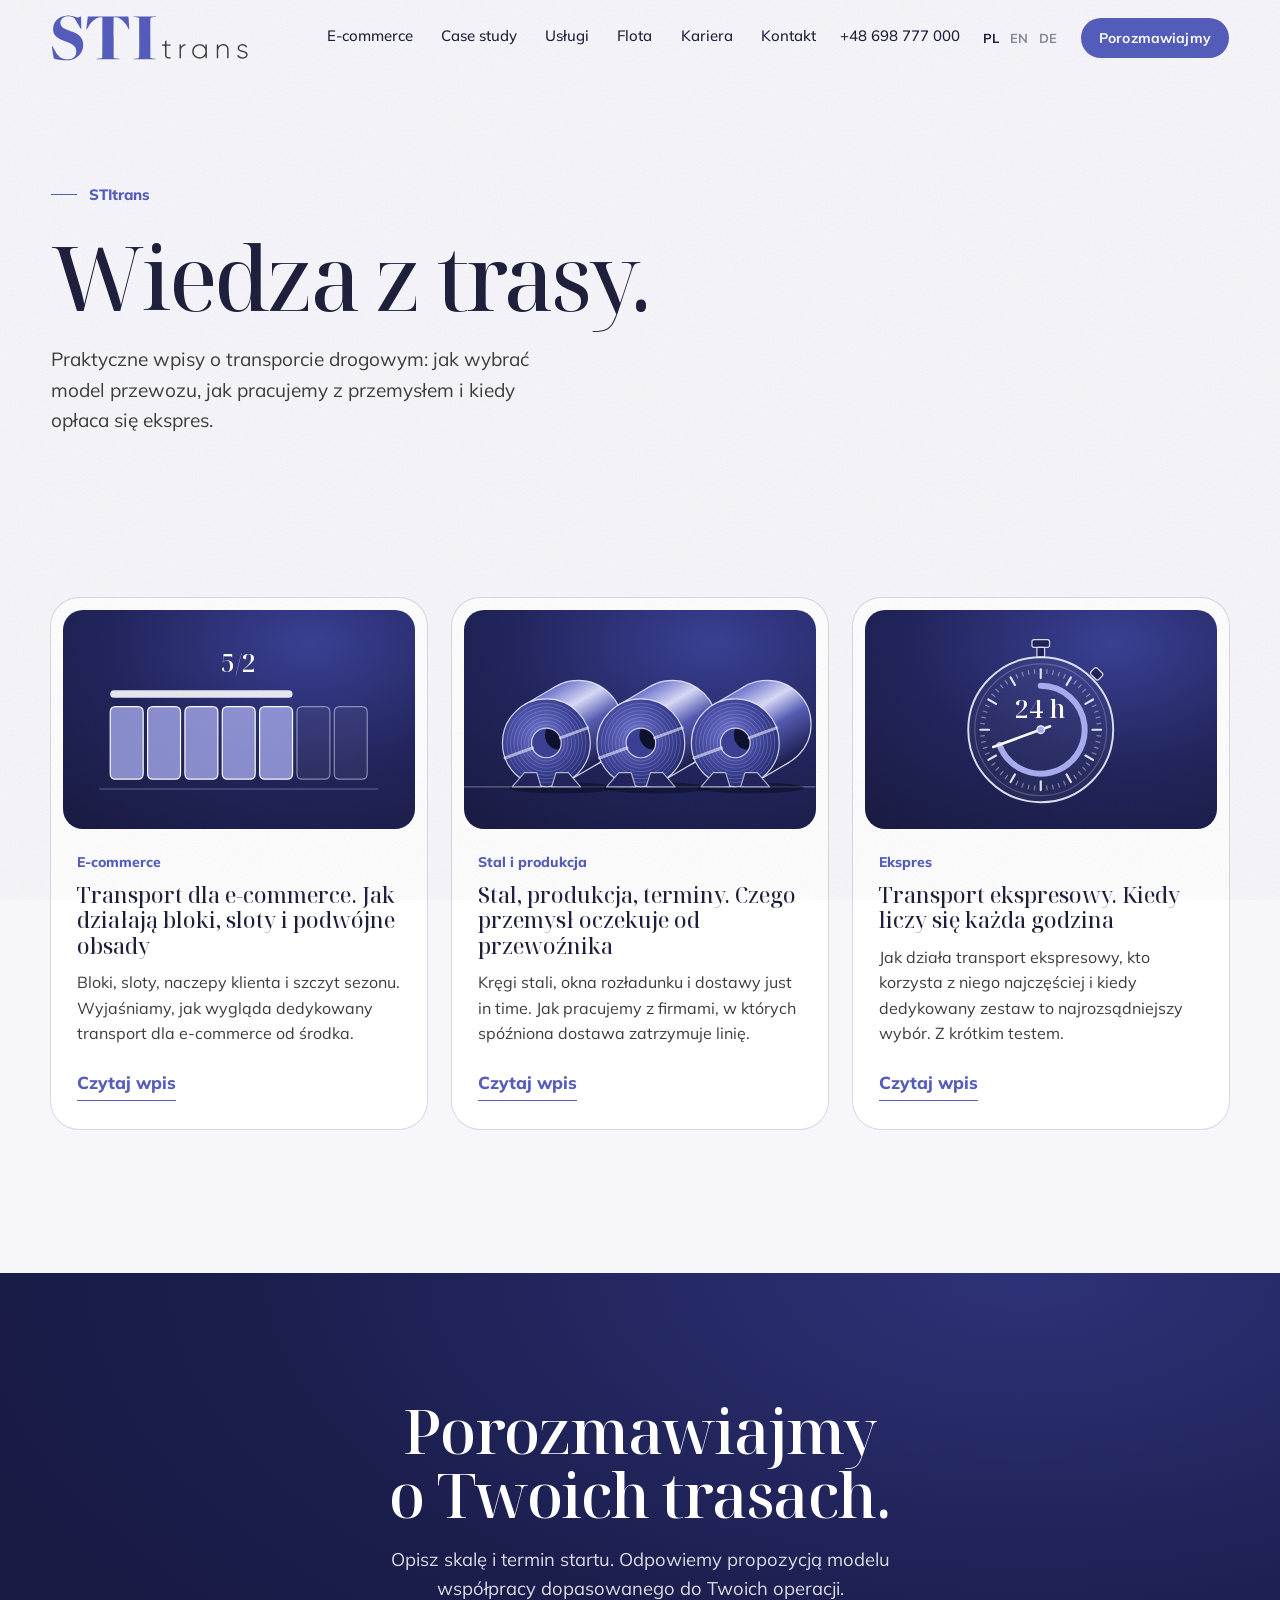
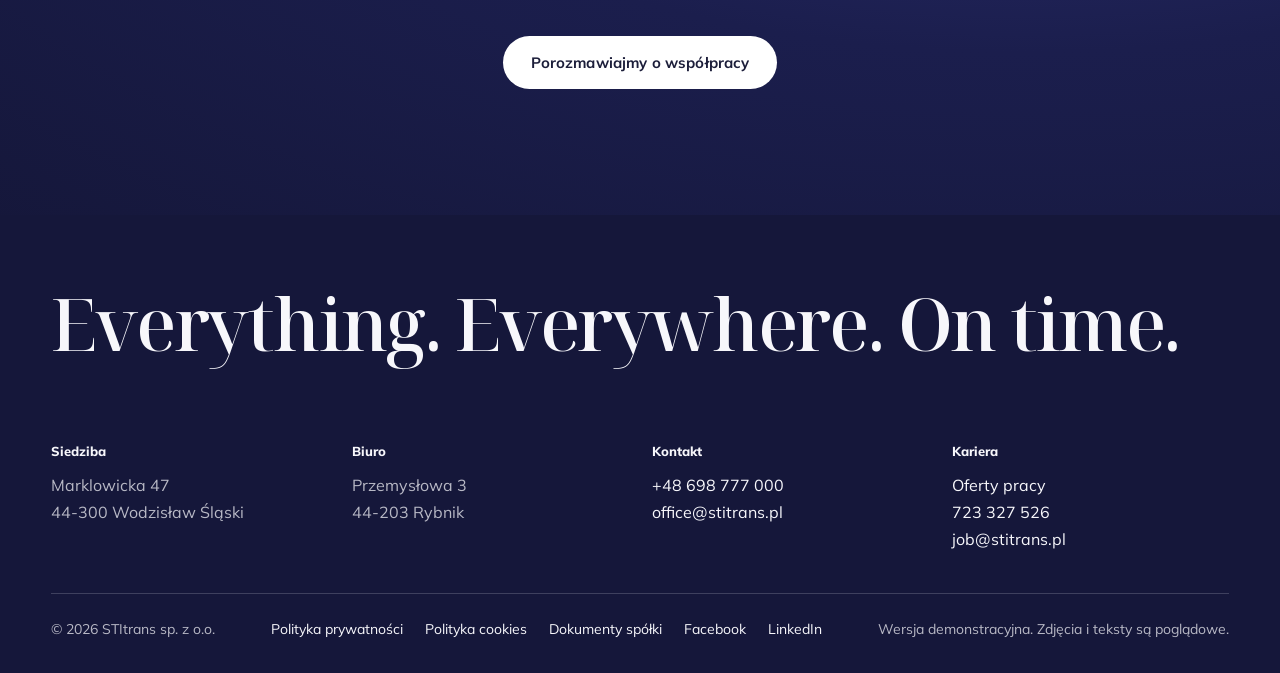
==== commit 15449dde: "last ubgrated" ====
--- a/blog/index.html
+++ b/blog/index.html
@@ -12,11 +12,11 @@
 <link rel="preconnect" href="https://fonts.googleapis.com">
 <link rel="preconnect" href="https://fonts.gstatic.com" crossorigin>
 <link rel="stylesheet" href="https://fonts.googleapis.com/css2?family=Noto+Serif+Display:ital,wght@0,400..700;1,400..700&family=Mulish:wght@300..800&display=swap">
-<link rel="stylesheet" href="../css/style.css?v=cfbc8bba">
+<link rel="stylesheet" href="../css/style.css?v=89fba242">
 <script src="../js/vendor/lenis.min.js?v=bc6fcb5d" defer></script>
-<script src="../js/i18n.js?v=0eab1f4a" defer></script>
+<script src="../js/i18n.js?v=52d81519" defer></script>
 <script src="../js/core.js?v=abce8866" defer></script>
-<script src="../js/site.js?v=d1594b65" defer></script>
+<script src="../js/site.js?v=57a39311" defer></script>
 </head>
 <body class="page">
 <a class="skip" href="#tresc">Przejdź do treści</a>
@@ -67,22 +67,13 @@
   <p class="section-lead" data-reveal>Praktyczne wpisy o transporcie drogowym: jak wybrać model przewozu, jak pracujemy z przemysłem i kiedy opłaca się ekspres.</p>
 </section>
 <section class="blog" aria-label="Wpisy">
-  <div class="blog__grid blog__grid--two">
+  <div class="blog__grid">
       <article class="post" data-reveal>
         <a class="post__link" href="transport-dla-e-commerce.html">
           <div class="post__cover"><svg class="cover-art" data-cover="week" viewBox="0 0 640 400" aria-hidden="true"></svg></div>
           <p class="post__tag">E-commerce</p>
           <h3 class="post__title">Transport dla e-commerce. Jak działają bloki, sloty i podwójne obsady</h3>
           <p class="post__excerpt">Bloki, sloty, naczepy klienta i szczyt sezonu. Wyjaśniamy, jak wygląda dedykowany transport dla e-commerce od środka.</p>
-          <span class="post__more">Czytaj wpis</span>
-        </a>
-      </article>
-      <article class="post" data-reveal>
-        <a class="post__link" href="ftl-czy-ltl.html">
-          <div class="post__cover"><svg class="cover-art" data-cover="plan" viewBox="0 0 640 400" aria-hidden="true"></svg></div>
-          <p class="post__tag">FTL i LTL</p>
-          <h3 class="post__title">FTL czy LTL? Jak wybrać transport, który się opłaca</h3>
-          <p class="post__excerpt">Cała naczepa czy kilka miejsc paletowych? Pokazujemy, kiedy który model wychodzi taniej i bezpieczniej. Z kalkulatorem palet.</p>
           <span class="post__more">Czytaj wpis</span>
         </a>
       </article>
--- a/css/style.css
+++ b/css/style.css
@@ -298,7 +298,7 @@
 .statement__text .sw.on{color:var(--ink)}
 .statement__foot{width:min(100%,1100px);margin-top:clamp(32px,6vh,64px);opacity:var(--foot,0);transform:translate3d(0,calc((1 - var(--foot,0)) * 18px),0)}
 .stats{display:grid;grid-template-columns:repeat(4,minmax(0,1fr));gap:clamp(16px,3vw,48px)}
-.stats div{display:flex;flex-direction:column-reverse;align-items:center;gap:10px;padding-top:20px;border-top:1px solid var(--line)}
+.stats div{display:flex;flex-direction:column-reverse;justify-content:flex-end;align-items:center;gap:10px;padding-top:20px;border-top:1px solid var(--line)}
 .stats dd{font-family:var(--serif);font-weight:var(--serif-w);font-variation-settings:var(--serif-vs);font-size:clamp(2.6rem,4.4vw,4.8rem);line-height:1;color:var(--indigo);white-space:nowrap;font-variant-numeric:lining-nums tabular-nums}
 .stats dt{font-size:clamp(14px,.3vw + 11px,16px);font-weight:600;color:var(--muted)}
 
@@ -719,15 +719,30 @@
 }
 
 
-/* ---------- Hero (komputer): hasło po lewej, opis i przyciski po prawej, wyrównane do dołu hasła ---------- */
+/* ---------- Hero (komputer): hasło po lewej; opis i przyciski w jednej kolumnie po prawej ---------- */
 @media (min-width:1081px){
-  .hero__copy{display:grid;grid-template-columns:minmax(0,1fr) minmax(320px,31%);grid-template-rows:minmax(0,1fr) auto auto auto minmax(0,.6fr);column-gap:clamp(40px,5vw,96px);align-items:end}
+  .hero__copy{display:grid;grid-template-columns:minmax(0,1fr) minmax(380px,32%);grid-template-rows:minmax(0,1fr) auto auto minmax(0,.6fr);column-gap:clamp(40px,5vw,96px);align-items:end}
   .hero__eyebrow{grid-column:1;grid-row:2}
   .hero__title{grid-column:1;grid-row:3}
   .hero__foot{display:contents}
-  .hero__lead{grid-column:2;grid-row:2 / span 2;align-self:end;max-width:38ch;margin-bottom:.35em;padding-left:clamp(18px,1.6vw,26px);border-left:2px solid var(--indigo)}
-  .hero__cta{grid-column:2;grid-row:4;margin-top:clamp(22px,3.4vh,36px);padding-left:clamp(18px,1.6vw,26px)}
-  .hero__hint{grid-column:1;grid-row:5;align-self:end}
+  .hero__side{grid-column:2;grid-row:2 / span 2;align-self:end;display:flex;flex-direction:column;align-items:flex-start;gap:clamp(22px,3vh,30px)}
+  .hero__side::before{content:"";width:48px;height:2px;border-radius:2px;background:var(--indigo)}
+  .hero__lead{margin:0;max-width:36ch}
+  .hero__cta{display:flex;flex-wrap:nowrap;align-items:center;gap:12px;margin:0}
+  .hero__hint{grid-column:1;grid-row:4;align-self:end}
+}
+@media (max-width:1080px){
+  .hero__side{display:contents}
+  .hero__cta{display:flex;flex-wrap:wrap;gap:10px;grid-column:1 / -1;grid-row:2}
+  .hero__hint{grid-column:1 / -1;grid-row:3;justify-self:start}
+}
+@media (max-width:600px){
+  .hero__cta{flex-direction:column;align-items:stretch}
+  .hero__cta .btn{justify-content:center;text-align:center}
+}
+/* przycisk obrysowany: ta sama wysokość i kształt co główny */
+.btn--ghost{background:transparent;color:var(--indigo);box-shadow:inset 0 0 0 1.5px currentColor}
+.btn--ghost:hover,.btn--ghost:focus-visible{background:var(--indigo);color:#fff}
 }
 
 
